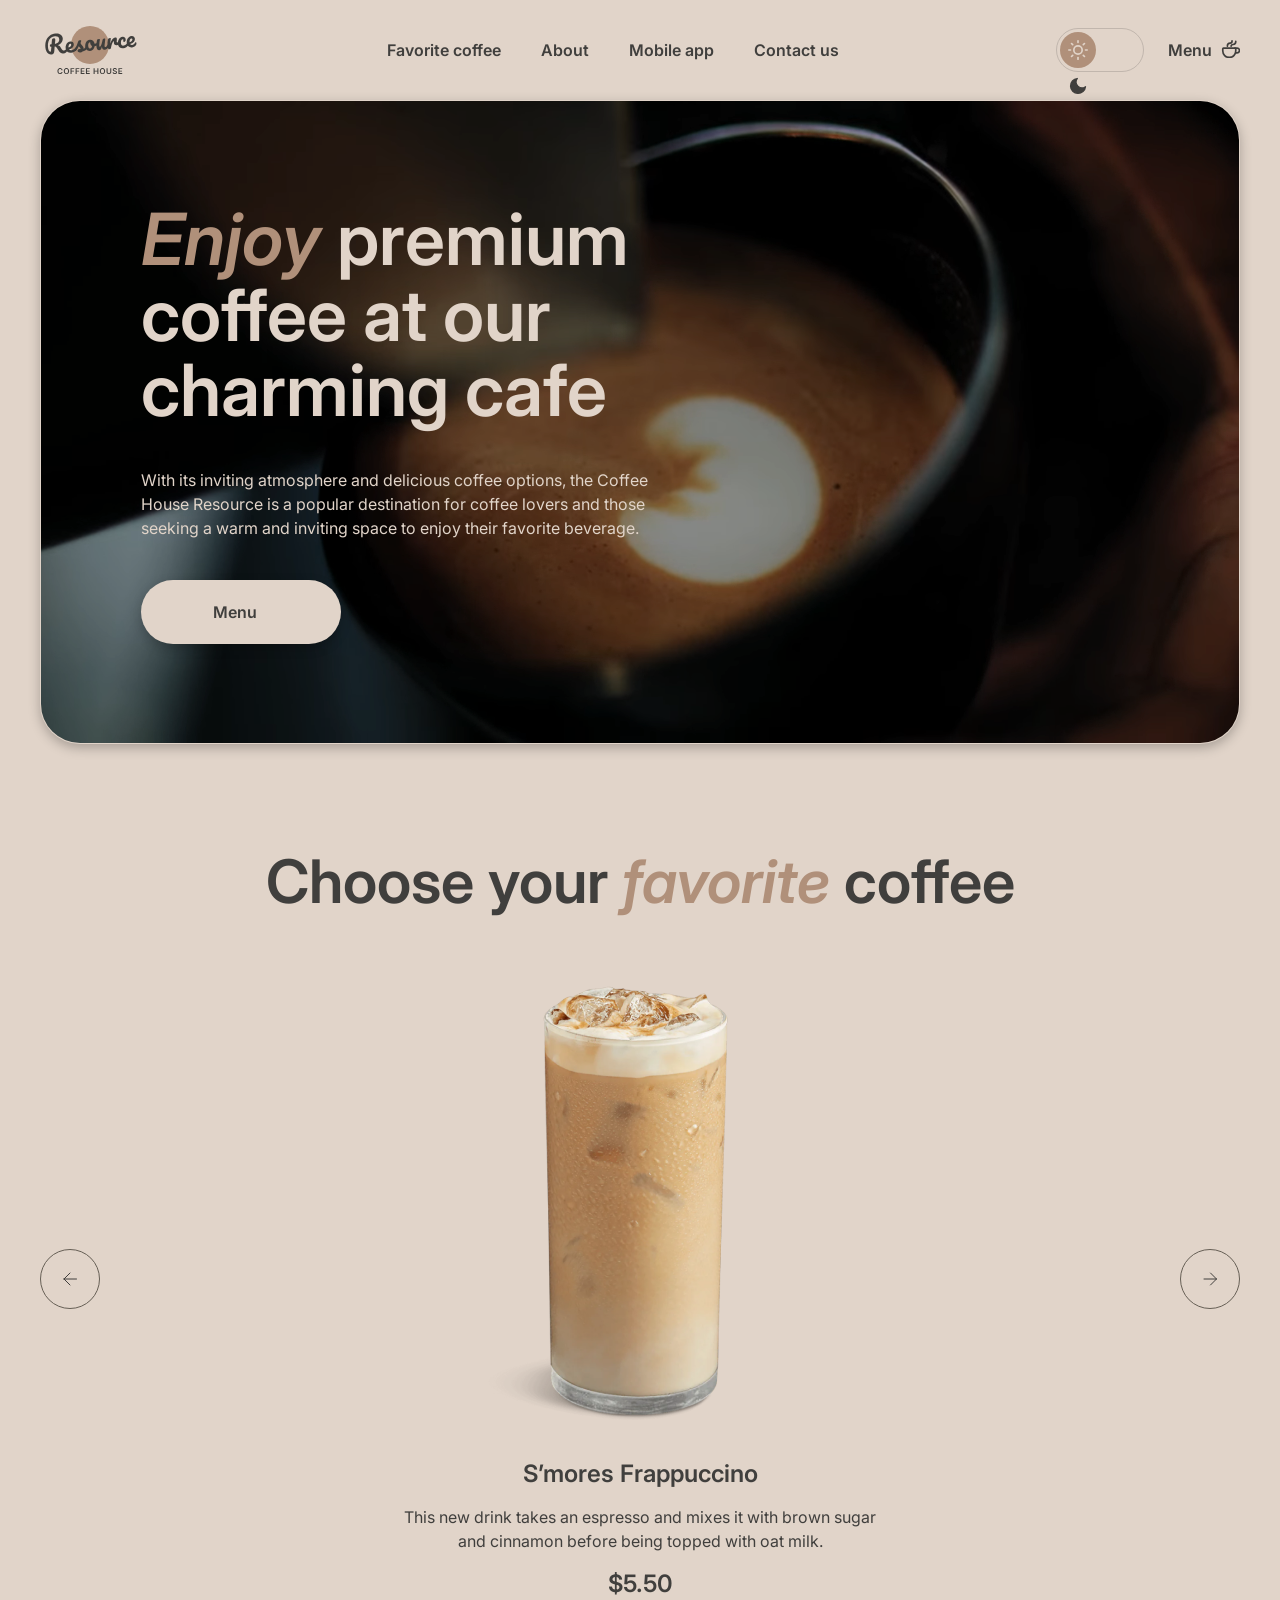
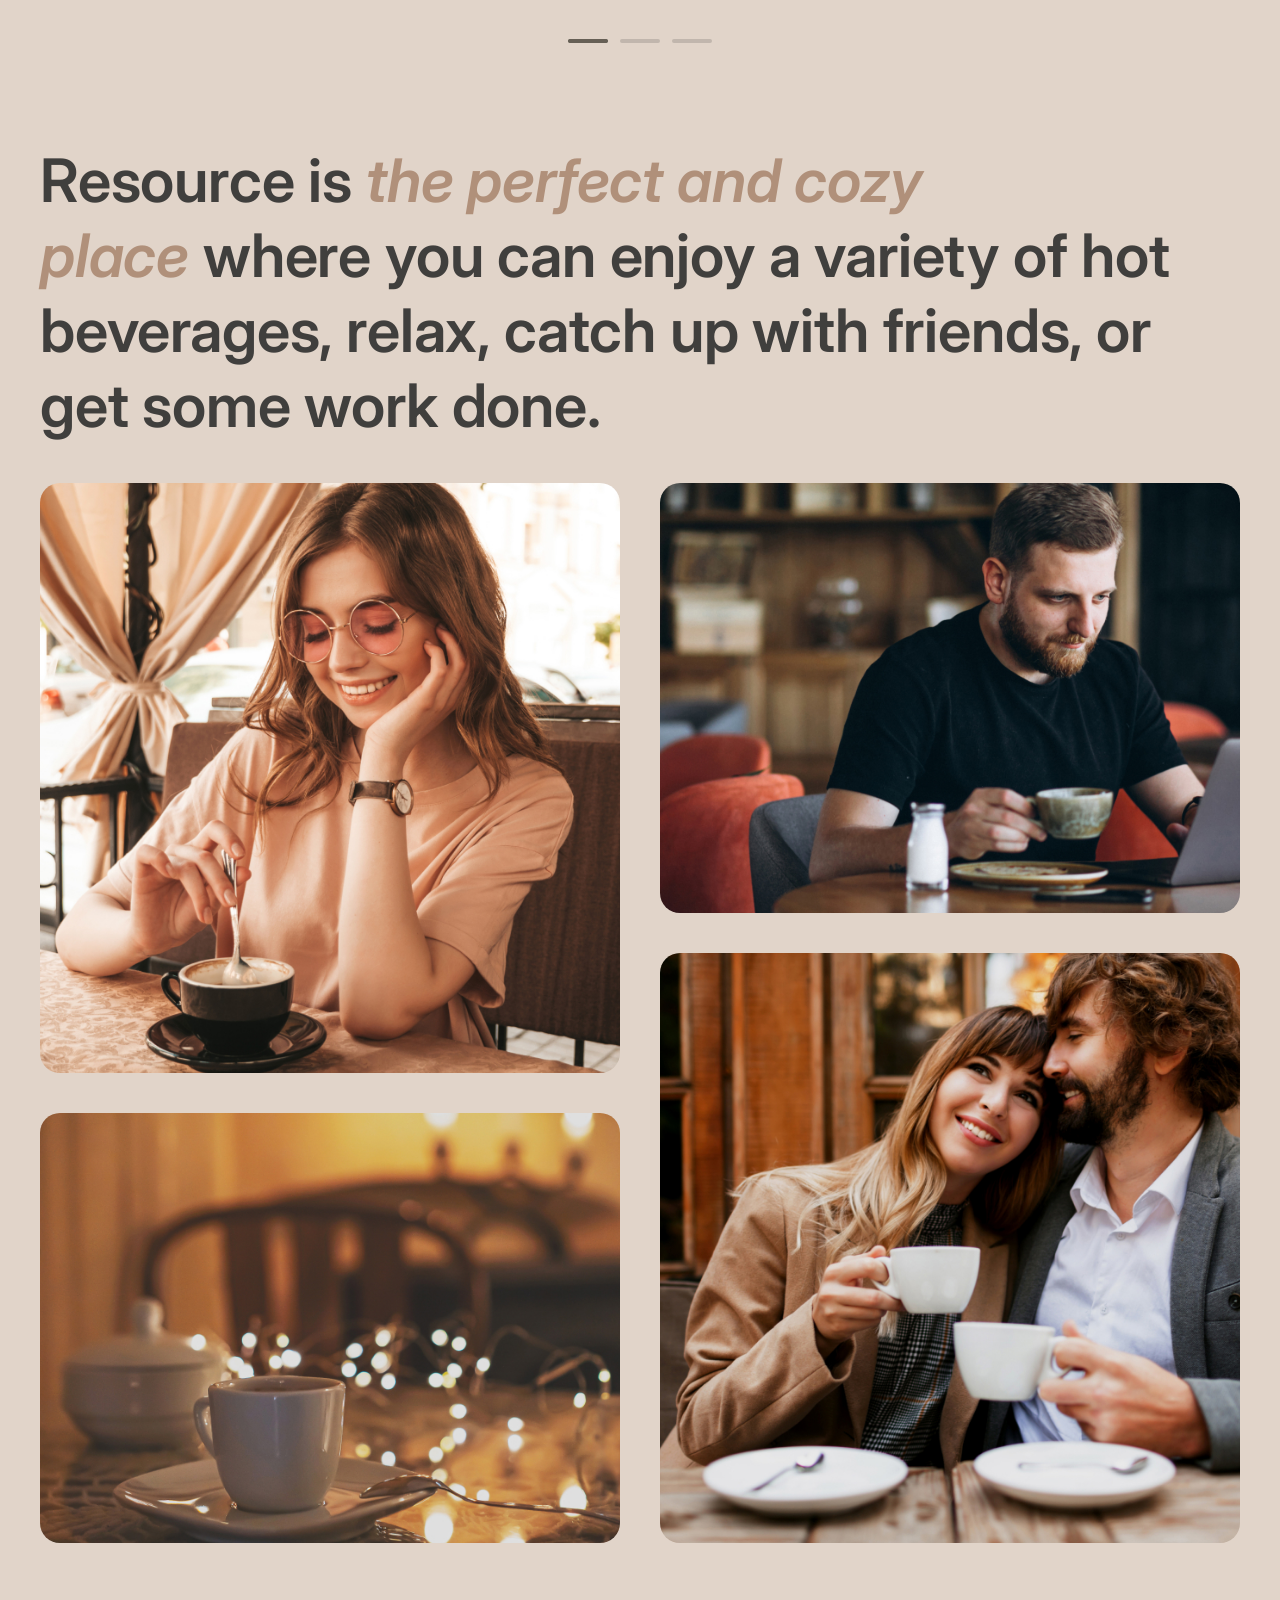
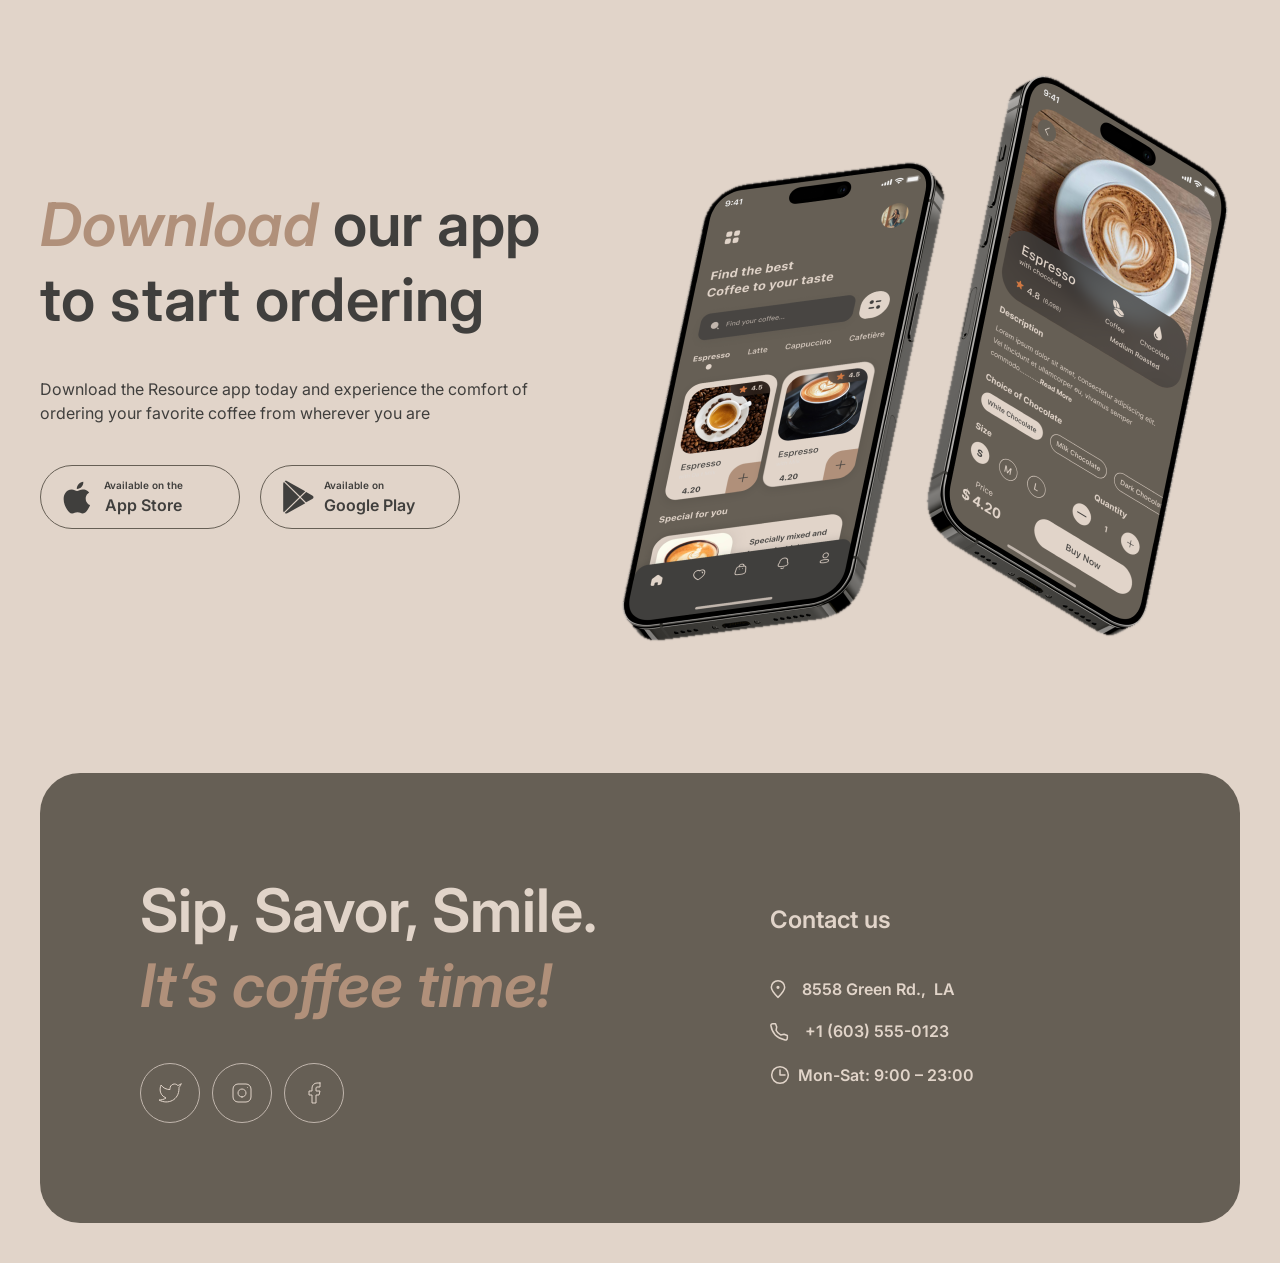
==== pages/main/index.html @ 6bf9a2bc "Merge pull request #4 from SkorbezhArtem/landing-page Landing page" ====
<!doctype html>
<html lang="en">
  <head>
    <meta charset="UTF-8" />
    <meta http-equiv="X-UA-Compatible" content="IE=edge" />
    <meta name="viewport" content="width=device-width, initial-scale=1.0" />
    <title>Coffee-house | Main page</title>
    <link rel="icon" type="image/png" href="../../assets/favicon.png" />
    <link rel="stylesheet" href="../../styles/modern-normalize.css" />
    <link rel="stylesheet" href="../../styles/variables.css" />
    <link rel="stylesheet" href="../../styles/common.css" />
    <link rel="stylesheet" href="../../styles/theme.css" />
    <link rel="stylesheet" href="../../pages/main/style.css" />
    <link rel="stylesheet" href="../../pages/main/media.css" />
    <script src="../../scripts/theme.js"></script>
  </head>

  <body>
    <div class="container">
      <header class="header">
        <div class="header__logo">
          <a href="../../pages/main/index.html" class="header__logo-link">
            <img
              src="../../assets/icons/logo.svg"
              alt="header-logo"
              class="header__logo-img"
            />
          </a>
        </div>
        <div class="header-menu-container">
          <input id="menu__toggle" type="checkbox" />
          <label class="m-menu__overlay" for="menu__toggle"></label>
          <nav class="menu">
            <ul class="menu__list">
              <li class="menu__item">
                <a href="#favorite" class="menu__link">Favorite coffee</a>
              </li>
              <li class="menu__item">
                <a href="#about" class="menu__link">About</a>
              </li>
              <li class="menu__item">
                <a href="#download" class="menu__link">Mobile app</a>
              </li>
              <li class="menu__item">
                <a href="#footer" class="menu__link">Contact us</a>
              </li>
            </ul>
            <div class="coffee-menu coffee-menu--mobile">
              <a href="../../pages/menu/index.html" class="coffee__menu-link">
                <span class="coffee-menu__text">Menu</span>
                <svg
                  width="18"
                  height="18"
                  viewBox="0 0 18 18"
                  fill="none"
                  xmlns="http://www.w3.org/2000/svg"
                >
                  <path
                    d="M14.167 9.76667V11.6667C14.167 14.8883 11.5553 17.5 8.33366 17.5C5.112 17.5 2.50033 14.8883 2.50033 11.6667V9.76667C2.50033 9.4353 2.76896 9.16667 3.10033 9.16667H13.567C13.8984 9.16667 14.167 9.4353 14.167 9.76667Z"
                    stroke="currentColor"
                    stroke-width="1.5"
                    stroke-linecap="round"
                    stroke-linejoin="round"
                  />
                  <path
                    d="M10.0003 7.50008C10.0003 6.66675 10.5956 5.83341 11.786 5.83341V5.83341C13.101 5.83341 14.167 4.76743 14.167 3.45246V2.91675"
                    stroke="currentColor"
                    stroke-width="1.5"
                    stroke-linecap="round"
                    stroke-linejoin="round"
                  />
                  <path
                    d="M6.66634 7.5V7.08333C6.66634 5.70262 7.78563 4.58333 9.16634 4.58333V4.58333C10.0868 4.58333 10.833 3.83714 10.833 2.91667V2.5"
                    stroke="currentColor"
                    stroke-width="1.5"
                    stroke-linecap="round"
                    stroke-linejoin="round"
                  />
                  <path
                    d="M13.333 9.16675H15.4163C16.5669 9.16675 17.4997 10.0995 17.4997 11.2501C17.4997 12.4007 16.5669 13.3334 15.4163 13.3334H14.1663"
                    stroke="currentColor"
                    stroke-width="1.5"
                    stroke-linecap="round"
                    stroke-linejoin="round"
                  />
                </svg>
              </a>
            </div>
          </nav>
          <div class="header-actions">
            <button
              class="theme-toggle"
              id="theme-toggle"
              type="button"
              aria-label="Switch to dark theme"
            >
              <span class="theme-toggle__thumb">
                <span class="theme-toggle__icon sun-icon" aria-hidden="true">
                  <svg
                    viewBox="0 0 24 24"
                    stroke-width="2"
                    stroke-linecap="round"
                    stroke-linejoin="round"
                  >
                    <circle cx="12" cy="12" r="5"></circle>
                    <line x1="12" y1="1" x2="12" y2="3"></line>
                    <line x1="12" y1="21" x2="12" y2="23"></line>
                    <line x1="4.22" y1="4.22" x2="5.64" y2="5.64"></line>
                    <line x1="18.36" y1="18.36" x2="19.78" y2="19.78"></line>
                    <line x1="1" y1="12" x2="3" y2="12"></line>
                    <line x1="21" y1="12" x2="23" y2="12"></line>
                    <line x1="4.22" y1="19.78" x2="5.64" y2="18.36"></line>
                    <line x1="18.36" y1="5.64" x2="19.78" y2="4.22"></line>
                  </svg>
                </span>
                <span class="theme-toggle__icon moon-icon" aria-hidden="true">
                  <svg
                    viewBox="0 0 24 24"
                    stroke-width="2"
                    stroke-linecap="round"
                    stroke-linejoin="round"
                  >
                    <path
                      d="M21 12.79A9 9 0 1 1 11.21 3 7 7 0 0 0 21 12.79z"
                    ></path>
                  </svg>
                </span>
              </span>
            </button>
            <div class="coffee-menu coffee-menu--desktop">
              <a href="../../pages/menu/index.html" class="coffee__menu-link">
                <span class="coffee-menu__text">Menu</span>
                <svg
                  width="18"
                  height="18"
                  viewBox="0 0 18 18"
                  fill="none"
                  xmlns="http://www.w3.org/2000/svg"
                >
                  <path
                    d="M14.167 9.76667V11.6667C14.167 14.8883 11.5553 17.5 8.33366 17.5C5.112 17.5 2.50033 14.8883 2.50033 11.6667V9.76667C2.50033 9.4353 2.76896 9.16667 3.10033 9.16667H13.567C13.8984 9.16667 14.167 9.4353 14.167 9.76667Z"
                    stroke="currentColor"
                    stroke-width="1.5"
                    stroke-linecap="round"
                    stroke-linejoin="round"
                  />
                  <path
                    d="M10.0003 7.50008C10.0003 6.66675 10.5956 5.83341 11.786 5.83341V5.83341C13.101 5.83341 14.167 4.76743 14.167 3.45246V2.91675"
                    stroke="currentColor"
                    stroke-width="1.5"
                    stroke-linecap="round"
                    stroke-linejoin="round"
                  />
                  <path
                    d="M6.66634 7.5V7.08333C6.66634 5.70262 7.78563 4.58333 9.16634 4.58333V4.58333C10.0868 4.58333 10.833 3.83714 10.833 2.91667V2.5"
                    stroke="currentColor"
                    stroke-width="1.5"
                    stroke-linecap="round"
                    stroke-linejoin="round"
                  />
                  <path
                    d="M13.333 9.16675H15.4163C16.5669 9.16675 17.4997 10.0995 17.4997 11.2501C17.4997 12.4007 16.5669 13.3334 15.4163 13.3334H14.1663"
                    stroke="currentColor"
                    stroke-width="1.5"
                    stroke-linecap="round"
                    stroke-linejoin="round"
                  />
                </svg>
              </a>
            </div>
          </div>
          <label class="menu__btn" for="menu__toggle">
            <span></span>
          </label>
        </div>
      </header>
      <main class="main">
        <section class="enjoy">
          <div class="enjoy-container">
            <video
              autoplay
              muted
              loop
              playsinline
              class="enjoy-video"
              poster="../../assets/images/img-hero.jpg"
            >
              <source src="../../assets/video.webm" type="video/webm" />
            </video>
            <div class="enjoy-container__content">
              <h1 class="enjoy-container__title">
                <span>Enjoy&nbsp;</span>premium coffee at our charming cafe
              </h1>
              <p class="enjoy-container__subtitle">
                With its inviting atmosphere and delicious coffee options, the
                Coffee House Resource is a popular destination for coffee lovers
                and those seeking a warm and inviting space to enjoy their
                favorite beverage.
              </p>
              <a href="../../pages/menu/index.html" class="enjoy-content__btn">
                <span class="enjoy-btn__text">Menu</span>
                <img
                  class="enjoy-btn__image"
                  src="../../assets/images/menu-coffee-cup.png"
                  alt="a cup of coffee"
                />
              </a>
            </div>
          </div>
        </section>
        <section class="favorite" id="favorite">
          <div class="favorite-container">
            <h2 class="favorite-container__title">
              Choose your <span>favorite</span> coffee
            </h2>
            <div class="favorite-container__slider">
              <div class="main-slide">
                <div class="main-slide__btn arrow-left">
                  <svg
                    width="14"
                    height="14"
                    viewBox="0 0 14 14"
                    fill="none"
                    xmlns="http://www.w3.org/2000/svg"
                  >
                    <path
                      d="M13.5 7H1M1 7L7 1M1 7L7 13"
                      stroke="#403F3D"
                      stroke-linecap="round"
                      stroke-linejoin="round"
                    />
                  </svg>
                </div>
                <div class="favorite__view-area">
                  <div class="favorite-slider">
                    <div class="main-slide__card">
                      <div class="slider-card__img">
                        <img
                          src="../../assets/images/slider-1.png"
                          alt="Frappuccino slide"
                        />
                      </div>
                      <div class="slider-card__desc">
                        <h3 class="slider-desc__title">
                          S&rsquo;mores Frappuccino
                        </h3>
                        <p class="slider-desc__text">
                          This new drink takes an espresso and mixes it with
                          brown sugar and cinnamon before being topped with oat
                          milk.
                        </p>
                        <p class="slider-desc__price">&#36;5.50</p>
                      </div>
                    </div>
                    <div class="main-slide__card">
                      <div class="slider-card__img">
                        <img
                          src="../../assets/images/slider-2.png"
                          alt="Caramel Macchiato slide"
                        />
                      </div>
                      <div class="slider-card__desc">
                        <h3 class="slider-desc__title">Caramel Macchiato</h3>
                        <p class="slider-desc__text">
                          Fragrant and unique classic espresso with rich
                          caramel-peanut syrup, with cream under whipped thick
                          foam.
                        </p>
                        <p class="slider-desc__price">&#36;5.00</p>
                      </div>
                    </div>
                    <div class="main-slide__card">
                      <div class="slider-card__img">
                        <img
                          src="../../assets/images/slider-3.png"
                          alt="Ice coffee slide"
                        />
                      </div>
                      <div class="slider-card__desc">
                        <h3 class="slider-desc__title">Ice coffee</h3>
                        <p class="slider-desc__text">
                          A popular summer drink that tones and invigorates.
                          Prepared from coffee, milk and ice.
                        </p>
                        <p class="slider-desc__price">&#36;4.50</p>
                      </div>
                    </div>
                  </div>
                </div>
                <div class="main-slide__btn arrow-right">
                  <svg
                    width="14"
                    height="14"
                    viewBox="0 0 14 14"
                    fill="none"
                    xmlns="http://www.w3.org/2000/svg"
                  >
                    <path
                      d="M1 7H13.5M13.5 7L7.5 1M13.5 7L7.5 13"
                      stroke="#403F3D"
                      stroke-linecap="round"
                      stroke-linejoin="round"
                    />
                  </svg>
                </div>
              </div>
              <div class="slider-pagination">
                <div class="slider-pagination__item active">
                  <div class="line"></div>
                </div>
                <div class="slider-pagination__item">
                  <div class="line"></div>
                </div>
                <div class="slider-pagination__item">
                  <div class="line"></div>
                </div>
              </div>
            </div>
          </div>
        </section>
        <section class="about" id="about">
          <div class="about-container">
            <h2 class="about-container__title">
              Resource is<span>&nbsp;the perfect and cozy place&nbsp;</span
              >where you can enjoy a variety of hot beverages, relax, catch up
              with friends, or get some work done.
            </h2>
            <div class="about-container__gallery">
              <div class="about-gallery__item item1">
                <img
                  src="../../assets/images/about/1.jpg"
                  alt="gallery image"
                />
              </div>
              <div class="about-gallery__item item2">
                <img
                  src="../../assets/images/about/2.jpg"
                  alt="gallery image"
                />
              </div>
              <div class="about-gallery__item item3">
                <img
                  src="../../assets/images/about/3.jpg"
                  alt="gallery image"
                />
              </div>
              <div class="about-gallery__item item4">
                <img
                  src="../../assets/images/about/4.jpg"
                  alt="gallery image"
                />
              </div>
            </div>
          </div>
        </section>
        <section class="download" id="download">
          <div class="download-container">
            <div class="download-container__left">
              <h2 class="left__title">
                <span>Download&nbsp;</span>our app to&nbsp;start ordering
              </h2>
              <p class="left__text">
                Download the Resource app today and experience the comfort of
                ordering your favorite coffee from wherever you are
              </p>
              <div class="left__btns">
                <a href="#" class="left-btn">
                  <svg
                    width="28"
                    height="33"
                    viewBox="0 0 28 33"
                    fill="none"
                    xmlns="http://www.w3.org/2000/svg"
                  >
                    <path
                      d="M22.7073 17.6307C22.6704 13.6324 26.065 11.6872 26.2203 11.5966C24.2977 8.86366 21.3178 8.49026 20.2707 8.46048C17.7679 8.20369 15.3403 9.92062 14.0654 9.92062C12.765 9.92062 10.8017 8.48529 8.68579 8.52747C5.96293 8.56841 3.41566 10.1055 2.0186 12.4923C-0.864579 17.359 1.28572 24.5108 4.04802 28.4446C5.42981 30.3712 7.04444 32.5223 9.15784 32.4466C11.2254 32.3635 11.9978 31.1614 14.4929 31.1614C16.9651 31.1614 17.6903 32.4466 19.8457 32.3983C22.0647 32.3635 23.4618 30.463 24.7952 28.519C26.392 26.3108 27.0333 24.1362 27.0588 24.0245C27.0066 24.0071 22.7493 22.4229 22.7073 17.6307Z"
                      fill="#403F3D"
                    />
                    <path
                      d="M18.6357 5.87268C19.7477 4.51675 20.5086 2.67205 20.2974 0.800049C18.6879 0.86952 16.675 1.88554 15.5159 3.21169C14.4903 4.38029 13.5742 6.29571 13.8109 8.097C15.6189 8.2285 17.4753 7.20752 18.6357 5.87268Z"
                      fill="#403F3D"
                    />
                  </svg>
                  <div class="left-btn_desc">
                    <span class="small">&nbsp;Available on the</span>
                    <span class="big">&nbsp;App Store</span>
                  </div>
                </a>
                <a href="#" class="left-btn">
                  <svg
                    width="31"
                    height="34"
                    viewBox="0 0 31 34"
                    fill="none"
                    xmlns="http://www.w3.org/2000/svg"
                  >
                    <path
                      d="M0.755796 2.20297C0.393349 2.57289 0.183594 3.14884 0.183594 3.89471V30.4994C0.183594 31.2453 0.393349 31.8212 0.755796 32.1911L0.845252 32.2723L16.1359 17.37V17.0181L0.845252 2.11575L0.755796 2.20297Z"
                      fill="#403F3D"
                    />
                    <path
                      d="M23.0776 22.34L17.9863 17.37V17.0181L23.0837 12.0482L23.1979 12.1128L29.2345 15.4617C30.9573 16.4121 30.9573 17.976 29.2345 18.9324L23.1979 22.2753L23.0776 22.34Z"
                      fill="#403F3D"
                    />
                    <path
                      d="M22.2733 23.2007L17.0617 18.1195L1.68164 33.1166C2.25384 33.7031 3.18695 33.7737 4.24807 33.1873L22.2733 23.2007Z"
                      fill="#403F3D"
                    />
                    <path
                      d="M22.2733 11.1876L4.24807 1.20103C3.18695 0.620579 2.25384 0.691254 1.68164 1.27772L17.0617 16.2688L22.2733 11.1876Z"
                      fill="#403F3D"
                    />
                  </svg>
                  <div class="left-btn_desc">
                    <span class="small">Available on</span>
                    <span class="big">Google Play</span>
                  </div>
                </a>
              </div>
            </div>
            <img
              class="download-container__right"
              src="../../assets/images/phones.png"
              alt="phones image"
            />
          </div>
        </section>
      </main>
      <footer class="footer" id="footer">
        <div class="footer-container">
          <div class="footer-container__left">
            <h2 class="footer-container__title">
              Sip, Savor, Smile. <span>It&rsquo;s coffee time!</span>
            </h2>
            <div class="footer-container__socials">
              <a href="https://twitter.com/" target="_blank">
                <svg
                  width="24"
                  height="20"
                  viewBox="0 0 24 20"
                  fill="none"
                  xmlns="http://www.w3.org/2000/svg"
                >
                  <path
                    d="M23 1.01006C23 1.01006 20.9821 2.20217 19.86 2.54006C19.2577 1.84757 18.4573 1.35675 17.567 1.13398C16.6767 0.911216 15.7395 0.967251 14.8821 1.29451C14.0247 1.62177 13.2884 2.20446 12.773 2.96377C12.2575 3.72309 11.9877 4.62239 12 5.54006V6.54006C10.2426 6.58562 8.50127 6.19587 6.93101 5.4055C5.36074 4.61513 4.01032 3.44869 3 2.01006C3 2.01006 -1 11.0101 8 15.0101C5.94053 16.408 3.48716 17.109 1 17.0101C10 22.0101 21 17.0101 21 5.51006C20.9991 5.23151 20.9723 4.95365 20.92 4.68006C21.9406 3.67355 23 1.01006 23 1.01006Z"
                    stroke="#E1D4C9"
                    stroke-linecap="round"
                    stroke-linejoin="round"
                  />
                </svg>
              </a>
              <a href="https://instagram.com/" target="_blank">
                <svg
                  width="20"
                  height="20"
                  viewBox="0 0 20 20"
                  fill="none"
                  xmlns="http://www.w3.org/2000/svg"
                >
                  <path
                    d="M10 14C12.2091 14 14 12.2091 14 10C14 7.79086 12.2091 6 10 6C7.79086 6 6 7.79086 6 10C6 12.2091 7.79086 14 10 14Z"
                    stroke="#E1D4C9"
                    stroke-linecap="round"
                    stroke-linejoin="round"
                  />
                  <path
                    d="M1 14V6C1 3.23858 3.23858 1 6 1H14C16.7614 1 19 3.23858 19 6V14C19 16.7614 16.7614 19 14 19H6C3.23858 19 1 16.7614 1 14Z"
                    stroke="#E1D4C9"
                  />
                  <path
                    d="M15.5 4.51L15.51 4.49889"
                    stroke="#E1D4C9"
                    stroke-linecap="round"
                    stroke-linejoin="round"
                  />
                </svg>
              </a>
              <a href="https://facebook.com/" target="_blank">
                <svg
                  width="13"
                  height="22"
                  viewBox="0 0 13 22"
                  fill="none"
                  xmlns="http://www.w3.org/2000/svg"
                >
                  <path
                    d="M12 1H9C7.67392 1 6.40215 1.52678 5.46447 2.46447C4.52678 3.40215 4 4.67392 4 6V9H1V13H4V21H8V13H11L12 9H8V6C8 5.73478 8.10536 5.48043 8.29289 5.29289C8.48043 5.10536 8.73478 5 9 5H12V1Z"
                    stroke="#E1D4C9"
                    stroke-linecap="round"
                    stroke-linejoin="round"
                  />
                </svg>
              </a>
            </div>
          </div>

          <div class="footer-container__right">
            <h3 class="footer-container__text">Contact us</h3>

            <ul class="footer-container__list">
              <li class="footer-list__item">
                <a
                  href="https://www.google.com/maps/search/8558+Green+Road+Los+Angeles"
                  class="list-item__link"
                  target="_blank"
                >
                  <svg
                    width="16"
                    height="20"
                    viewBox="0 0 16 20"
                    fill="none"
                    xmlns="http://www.w3.org/2000/svg"
                  >
                    <path
                      d="M14.6663 8.33329C14.6663 12.0152 7.99967 18.3333 7.99967 18.3333C7.99967 18.3333 1.33301 12.0152 1.33301 8.33329C1.33301 4.65139 4.31778 1.66663 7.99967 1.66663C11.6816 1.66663 14.6663 4.65139 14.6663 8.33329Z"
                      stroke="#E1D4C9"
                      stroke-width="1.5"
                    />
                    <path
                      d="M8.00033 9.16667C8.46056 9.16667 8.83366 8.79357 8.83366 8.33333C8.83366 7.8731 8.46056 7.5 8.00033 7.5C7.54009 7.5 7.16699 7.8731 7.16699 8.33333C7.16699 8.79357 7.54009 9.16667 8.00033 9.16667Z"
                      fill="#E1D4C9"
                      stroke="#E1D4C9"
                      stroke-width="1.5"
                      stroke-linecap="round"
                      stroke-linejoin="round"
                    />
                  </svg>
                  &nbsp;&nbsp;8558 Green Rd.,&nbsp; LA
                </a>
              </li>
              <li class="footer-list__item">
                <a href="tel:+16035550123" class="list-item__link">
                  <svg
                    width="19"
                    height="19"
                    viewBox="0 0 19 19"
                    fill="none"
                    xmlns="http://www.w3.org/2000/svg"
                  >
                    <path
                      d="M14.0984 12.2516L10.6665 12.9166C8.34845 11.7531 6.91654 10.4166 6.08321 8.33329L6.72483 4.89154L5.51197 1.66663L2.72946 1.66663C1.60191 1.66663 0.714659 2.59958 0.901079 3.71161C1.29888 6.08454 2.37231 10.0391 5.24987 12.9166C8.27338 15.9401 12.5661 17.3318 15.1378 17.9288C16.299 18.1983 17.3332 17.2908 17.3332 16.0988L17.3332 13.4843L14.0984 12.2516Z"
                      stroke="#E1D4C9"
                      stroke-width="1.5"
                      stroke-linecap="round"
                      stroke-linejoin="round"
                    />
                  </svg>
                  &nbsp;&nbsp;+1 (603) 555-0123
                </a>
              </li>
              <li class="footer-list__item">
                <svg
                  width="20"
                  height="20"
                  viewBox="0 0 20 20"
                  fill="none"
                  xmlns="http://www.w3.org/2000/svg"
                >
                  <path
                    d="M10 5L10 10L15 10"
                    stroke="#E1D4C9"
                    stroke-width="1.5"
                    stroke-linecap="round"
                    stroke-linejoin="round"
                  />
                  <path
                    d="M10.0003 18.3333C14.6027 18.3333 18.3337 14.6023 18.3337 9.99996C18.3337 5.39759 14.6027 1.66663 10.0003 1.66663C5.39795 1.66663 1.66699 5.39759 1.66699 9.99996C1.66699 14.6023 5.39795 18.3333 10.0003 18.3333Z"
                    stroke="#E1D4C9"
                    stroke-width="1.5"
                    stroke-linecap="round"
                    stroke-linejoin="round"
                  />
                </svg>
                Mon-Sat: 9:00 &ndash; 23:00
              </li>
            </ul>
          </div>
        </div>
      </footer>
    </div>
  </body>
</html>
---- styles/variables.css ----
:root {
  --font-main: 'Inter', system-ui, -apple-system, sans-serif;
  /* Desktop / 1440 — exact Figma */
  --font-hero: 4.5rem; /* 72px */
  --font-h2: 3.75rem; /* 60px */
  --font-h3: 1.5rem; /* 24px */
  --font-body: 1rem;
  --font-caption: 0.625rem;

  --space-1: 0.25rem;
  --space-2: 0.5rem;
  --space-3: 0.75rem;
  --space-4: 1rem;
  --space-5: 1.25rem;
  --space-6: 1.5rem;
  --space-8: 2rem;
  --space-10: 2.5rem;
  --space-15: 3.75rem;
  --space-25: 6.25rem;

  --container-max: 1440px;
  --container-padding: 40px;

  /* Rhythm — 100px between sections on all control widths */
  --section-gap: 100px;
  --hero-pad-block: 100px;
  --hero-pad-inline: 100px;
  --footer-pad-block: 100px;
  --footer-pad-inline: 100px;
  --footer-gap: 100px;
  --about-img-height: 590px;
  --download-stack-gap: 100px;

  --radius-sm: 8px;
  --radius-md: 16px;
  --radius-lg: 20px;
  --radius-xl: 40px;
  --radius-full: 100px;

  --bg-body: #e1d4c9;
  --text-primary: #403f3d;
  --text-secondary: #403f3d;
  --text-muted: #665f55;
  --text-accent: #b0907a;
  --text-light: #e1d4c9;

  --bg-container: #665f55;
  --bg-card: #e1d4c9;
  --bg-card-inner: #e1d4c9;
  --border-color: #c1b6ad;
  --border-dark: #665f55;
  --border-light: #e1d4c9;

  --btn-bg: #e1d4c9;
  --btn-text: #403f3d;
  --btn-hover-bg: #665f55;
  --btn-hover-text: #e1d4c9;

  --active-bg: #665f55;
  --active-text: #e1d4c9;

  --pagination-bg: #c1b6ad;
  --pagination-active: #665f55;

  --modal-overlay: rgba(0, 0, 0, 0.6);
  --modal-bg: #e1d4c9;
  --shadow-color: rgba(0, 0, 0, 0.25);

  --theme-transition: background-color 0.3s ease, color 0.3s ease, border-color 0.3s ease;
}

[data-theme="dark"] {
  --bg-body: #1b1715;
  --text-primary: #e1d4c9;
  --text-secondary: #c1b6ad;
  --text-muted: #c1b6ad;
  --text-accent: #d4a373;
  --text-light: #e1d4c9;

  --bg-container: #2a2421;
  --bg-card: #231e1b;
  --bg-card-inner: #2f2824;
  --border-color: #4a4039;
  --border-dark: #d4a373;
  --border-light: #4a4039;

  --btn-bg: #231e1b;
  --btn-text: #e1d4c9;
  --btn-hover-bg: #d4a373;
  --btn-hover-text: #1b1715;

  --active-bg: #d4a373;
  --active-text: #1b1715;

  --pagination-bg: #3d3530;
  --pagination-active: #d4a373;

  --modal-overlay: rgba(0, 0, 0, 0.8);
  --modal-bg: #231e1b;
  --shadow-color: rgba(0, 0, 0, 0.5);
}

[data-theme="dark"] .header__logo-img {
  content: url('../assets/icons/logo-dark.svg');
}

/*
  Fluid bridge 768 → 380 for values that actually change in Figma.
  Section gaps and about image height stay 100 / 590 (same in both frames).
*/
@media (max-width: 768px) {
  :root {
    --font-hero: clamp(2.625rem, 0.789rem + 7.732vw, 4.5rem); /* 42→72 */
    --font-h2: clamp(2rem, 0.286rem + 7.216vw, 3.75rem); /* 32→60 */
    /* h3 stays 24px in Figma on all breakpoints (product titles, prices) */

    --container-padding: clamp(16px, -7.5px + 6.186vw, 40px);

    --hero-pad-block: clamp(60px, 20.8px + 10.309vw, 100px);
    --hero-pad-inline: clamp(16px, -27.1px + 11.34vw, 60px);

    --footer-pad-block: clamp(60px, 20.8px + 10.309vw, 100px);
    --footer-pad-inline: clamp(16px, -27.1px + 11.34vw, 60px);
    --footer-gap: clamp(40px, -18.8px + 15.464vw, 100px);

    --download-stack-gap: clamp(40px, -18.8px + 15.464vw, 100px);
  }
}

/* 380 — hard lock to Figma mobile */
@media (max-width: 380px) {
  :root {
    --font-hero: 2.625rem; /* 42px */
    --font-h2: 2rem; /* 32px */
    --font-h3: 1.5rem; /* 24px — same as desktop in Figma */
    --container-padding: 16px;
    --section-gap: 100px;
    --hero-pad-block: 60px;
    --hero-pad-inline: 16px;
    --footer-pad-block: 60px;
    --footer-pad-inline: 16px;
    --footer-gap: 40px;
    --about-img-height: 590px;
    --download-stack-gap: 40px;
  }
}
---- styles/common.css ----
@import url('https://fonts.googleapis.com/css2?family=Inter:wght@400;600&display=swap');

*,
*::before,
*::after {
  box-sizing: border-box;
  margin: 0;
  padding: 0;
}

html {
  font-size: 100%;
  scroll-behavior: smooth;
  -webkit-text-size-adjust: 100%;
}

body {
  min-height: 100vh;
  background-color: var(--bg-body);
  color: var(--text-primary);
  font-family: var(--font-main);
  font-size: var(--font-body);
  line-height: 1.5;
  font-weight: 400;
  -webkit-font-smoothing: antialiased;
  -moz-osx-font-smoothing: grayscale;
  transition: var(--theme-transition);
}

a {
  color: inherit;
  text-decoration: none;
}

h1,
h2,
h3,
h4,
h5,
h6,
p {
  margin: 0;
}

ul,
ol {
  list-style: none;
  margin: 0;
  padding: 0;
}

button {
  font-family: inherit;
  font-size: inherit;
  color: inherit;
  background: none;
  border: none;
  cursor: pointer;
}

img,
svg,
video {
  display: block;
  max-width: 100%;
}

.container {
  width: 100%;
  max-width: var(--container-max);
  margin-inline: auto;
  padding-inline: var(--container-padding);
  padding-block: var(--space-5) var(--space-10);
}

.header {
  position: relative;
  display: flex;
  align-items: center;
  justify-content: space-between;
  width: 100%;
  height: 60px;
  margin-bottom: var(--space-5);
  z-index: 50;
}

.header__logo {
  display: flex;
  align-items: center;
  flex-shrink: 0;
}

.header__logo-img {
  width: 100px;
  height: 60px;
  object-fit: contain;
}

.header-menu-container {
  display: flex;
  align-items: center;
  flex-grow: 1;
}

.menu {
  display: flex;
  align-items: center;
  width: 100%;
}

.menu__list {
  display: flex;
  align-items: center;
  gap: var(--space-10);
  margin-left: 27%;
}

.menu__link {
  position: relative;
  font-weight: 600;
  font-size: var(--font-body);
  color: var(--text-primary);
  padding-block: var(--space-1);
  white-space: nowrap;
  transition: color 0.3s ease;
}

.menu__link::after {
  content: '';
  position: absolute;
  bottom: 0;
  left: 0;
  width: 100%;
  height: 2px;
  background-color: var(--text-primary);
  transform: scaleX(0);
  transform-origin: center;
  transition: transform 0.3s ease;
  will-change: transform;
}

@media (hover: hover) and (pointer: fine) {
  .menu__link:hover::after {
    transform: scaleX(1);
  }
}

.menu__link.active::after {
  transform: scaleX(1);
}

.header-actions {
  display: flex;
  align-items: center;
  gap: var(--space-6);
  margin-left: auto;
  flex-shrink: 0;
}

.coffee-menu {
  display: flex;
  align-items: center;
}

.coffee-menu--mobile {
  display: none;
}

.coffee__menu-link {
  display: inline-flex;
  align-items: center;
  gap: var(--space-2);
  font-weight: 600;
  font-size: var(--font-body);
  color: var(--text-primary);
  position: relative;
  padding-block: var(--space-1);
}

.coffee__menu-link::after {
  content: '';
  position: absolute;
  bottom: 0;
  left: 0;
  width: 100%;
  height: 2px;
  background-color: var(--text-primary);
  transform: scaleX(0);
  transform-origin: center;
  transition: transform 0.3s ease;
  will-change: transform;
}

@media (hover: hover) and (pointer: fine) {
  .coffee__menu-link:hover::after {
    transform: scaleX(1);
  }
}

.coffee__menu-link svg {
  width: 20px;
  height: 20px;
  flex-shrink: 0;
  color: var(--text-primary);
  transform: translateY(-2px);
  transition: transform 0.3s ease;
}

#menu__toggle {
  position: absolute;
  opacity: 0;
  pointer-events: none;
}

.menu__btn {
  display: none;
}

.m-menu__overlay {
  display: none;
}

@media (max-width: 1080px) and (min-width: 769px) {
  .menu__list {
    margin-left: auto;
    margin-right: auto;
    gap: clamp(1rem, 2.2vw, 2rem);
  }

  .download-container {
    flex-direction: column;
    gap: var(--download-stack-gap);
  }
}

@media (max-width: 768px) {
  .header-actions {
    display: flex;
    align-items: center;
    margin-left: auto;
    margin-right: var(--space-10);
    z-index: 10001;
  }

  .coffee-menu--desktop {
    display: none;
  }

  .coffee-menu--mobile {
    display: flex;
    align-items: center;
    margin-top: var(--space-10);
  }

  .menu__btn {
    display: flex;
    align-items: center;
    justify-content: center;
    width: 44px;
    height: 44px;
    border: 1px solid var(--border-dark);
    border-radius: 50%;
    cursor: pointer;
    background-color: transparent;
    z-index: 10001;
    transition: border-color 0.3s ease, background-color 0.3s ease, box-shadow 0.3s ease;
    flex-shrink: 0;
    margin-left: 0;
  }

  .menu__btn:hover {
    border-color: var(--text-accent);
    background-color: rgba(176, 144, 122, 0.12);
    box-shadow: 0 0 12px rgba(176, 144, 122, 0.3);
  }

  .menu__btn:hover>span::before,
  .menu__btn:hover>span::after {
    background-color: var(--text-accent);
  }

  [data-theme="dark"] .menu__btn:hover {
    background-color: rgba(212, 163, 115, 0.15);
    box-shadow: 0 0 14px rgba(212, 163, 115, 0.4);
  }

  .menu__btn>span {
    position: relative;
    display: block;
    width: 18px;
    height: 2px;
    background-color: transparent;
  }

  .menu__btn>span::before,
  .menu__btn>span::after {
    content: '';
    position: absolute;
    left: 0;
    width: 18px;
    height: 2px;
    background-color: var(--text-primary);
    transition:
      transform 0.35s ease,
      top 0.35s ease,
      background-color 0.3s ease;
  }

  .menu__btn>span::before {
    top: -4px;
  }

  .menu__btn>span::after {
    top: 4px;
  }

  #menu__toggle:checked~.menu__btn>span::before {
    top: 0;
    transform: rotate(45deg);
  }

  #menu__toggle:checked~.menu__btn>span::after {
    top: 0;
    transform: rotate(-45deg);
  }

  .menu {
    position: fixed;
    top: 0;
    right: -100%;
    width: 100%;
    height: 100vh;
    height: 100dvh;
    background-color: var(--bg-body);
    display: flex;
    flex-direction: column;
    align-items: center;
    justify-content: center;
    padding-top: 100px;
    padding-inline: var(--space-8);
    overflow-y: auto;
    z-index: 10000;
    visibility: hidden;
    transition:
      right 0.4s cubic-bezier(0.4, 0, 0.2, 1),
      visibility 0.4s ease;
  }

  #menu__toggle:checked~.menu {
    right: 0;
    visibility: visible;
  }

  .menu__list {
    flex-direction: column;
    align-items: center;
    gap: var(--space-8);
    width: 100%;
    margin: 0;
  }

  .menu__link,
  .coffee__menu-link {
    font-size: 2rem;
    line-height: 1.25;
    padding-block: var(--space-2);
  }

  .coffee__menu-link svg {
    width: 32px;
    height: 32px;
    transform: translateY(-3px);
  }

  .m-menu__overlay {
    display: block;
    position: fixed;
    inset: 0;
    background: rgba(0, 0, 0, 0.5);
    backdrop-filter: blur(2px);
    z-index: 9999;
    opacity: 0;
    visibility: hidden;
    transition:
      opacity 0.4s ease,
      visibility 0.4s ease;
  }

  #menu__toggle:checked~.m-menu__overlay {
    opacity: 1;
    visibility: visible;
  }
}

.footer-container {
  display: flex;
  gap: var(--footer-gap);
  background-color: var(--bg-container);
  border-radius: var(--radius-xl);
  padding: var(--footer-pad-block) var(--footer-pad-inline);
  margin-top: var(--section-gap);
  transition: background-color 0.3s ease;
}

.footer-container__left {
  max-width: 530px;
  display: flex;
  flex-direction: column;
}

.footer-container__title {
  font-size: var(--font-h2);
  line-height: 1.25;
  color: var(--text-light);
  font-weight: 600;
}

.footer-container__title>span {
  font-style: italic;
  color: var(--text-accent);
}

.footer-container__socials {
  display: flex;
  gap: var(--space-3);
  margin-top: var(--space-10);
}

.footer-container__socials a {
  display: flex;
  align-items: center;
  justify-content: center;
  width: 60px;
  height: 60px;
  border: 1px solid var(--border-color);
  border-radius: 50%;
  color: var(--text-light);
  transition:
    background-color 0.3s ease,
    border-color 0.3s ease,
    color 0.3s ease;
}

.footer-container__socials a svg path {
  stroke: currentColor;
  transition: stroke 0.3s ease;
}

@media (hover: hover) and (pointer: fine) {
  .footer-container__socials a:hover {
    background-color: var(--text-light);
    border-color: var(--text-light);
    color: var(--bg-container);
  }
}

.footer-container__right {
  display: flex;
  flex-direction: column;
  padding-top: var(--space-8);
  color: var(--text-light);
}

.footer-container__text {
  font-size: var(--font-h3);
  font-weight: 600;
  line-height: 1.25;
}

.footer-container__list {
  display: flex;
  flex-direction: column;
  gap: 14px;
  margin-top: var(--space-10);
}

.footer-list__item:last-of-type {
  padding-top: 4px;
}

.footer-list__item {
  display: flex;
  align-items: center;
  gap: var(--space-2);
  font-size: var(--font-body);
  font-weight: 600;
  color: var(--text-light);
}

.footer-list__item svg {
  flex-shrink: 0;
}

.list-item__link {
  display: inline-flex;
  align-items: center;
  gap: var(--space-2);
  color: var(--text-light);
  position: relative;
  padding-block: 2px;
}

.list-item__link::after {
  content: '';
  position: absolute;
  bottom: 0;
  left: 0;
  width: 100%;
  height: 2px;
  background-color: var(--text-light);
  transform: scaleX(0);
  transform-origin: left;
  transition: transform 0.3s ease;
}

@media (hover: hover) and (pointer: fine) {
  .list-item__link:hover::after {
    transform: scaleX(1);
  }
}

@media (max-width: 768px) {
  .footer-container {
    flex-direction: column;
    gap: var(--footer-gap);
    padding: var(--footer-pad-block) var(--footer-pad-inline);
  }

  .footer-container__right {
    padding-top: 0;
  }
}

@media (max-width: 380px) {
  .header-actions {
    margin-right: var(--space-5);
  }

  .footer-container {
    gap: var(--footer-gap);
    padding: var(--footer-pad-block) var(--footer-pad-inline);
  }

  .footer-container__socials a {
    width: 60px;
    height: 60px;
  }
}
---- styles/theme.css ----
.theme-toggle {
  display: inline-flex;
  align-items: center;
  width: 88px;
  height: 44px;
  padding: 3px;
  background-color: transparent;
  border: 1px solid var(--border-color);
  border-radius: var(--radius-full);
  cursor: pointer;
  position: relative;
  transition: border-color 0.3s ease;
  user-select: none;
  flex-shrink: 0;
  outline: none;
  box-sizing: border-box;
}

.theme-toggle:hover {
  border-color: var(--text-accent);
}

.theme-toggle:focus-visible {
  outline: 2px solid var(--text-accent);
  outline-offset: 2px;
}

.theme-toggle__thumb {
  position: absolute;
  top: 3px;
  left: 3px;
  width: 36px;
  height: 36px;
  background-color: var(--text-accent);
  border-radius: 50%;
  transition: transform 0.3s cubic-bezier(0.4, 0, 0.2, 1), background-color 0.3s ease;
  z-index: 1;
  pointer-events: none;
}

[data-theme="dark"] .theme-toggle__thumb {
  transform: translateX(44px);
}

.theme-toggle__icon {
  position: relative;
  width: 36px;
  height: 36px;
  display: flex;
  align-items: center;
  justify-content: center;
  z-index: 2;
  pointer-events: none;
  transition: color 0.3s ease;
}

.theme-toggle__icon svg {
  width: 20px;
  height: 20px;
  display: block;
}

.theme-toggle__icon.sun-icon {
  margin-right: 8px;
  color: var(--bg-body);
}

.theme-toggle__icon.sun-icon svg {
  stroke: currentColor;
  fill: none;
  stroke-width: 2;
}

.theme-toggle__icon.moon-icon {
  color: var(--text-primary);
}

.theme-toggle__icon.moon-icon svg {
  stroke: currentColor;
  fill: currentColor;
  stroke-width: 1.5;
}

[data-theme="dark"] .theme-toggle__icon.sun-icon {
  color: var(--text-primary);
}

[data-theme="dark"] .theme-toggle__icon.moon-icon {
  color: #1b1715;
}
---- pages/main/style.css ----
.enjoy-container {
  position: relative;
  width: 100%;
  height: 644px;
  border-radius: var(--radius-xl);
  overflow: hidden;
  box-shadow: 0 4px 12px var(--shadow-color);
  border: 1px solid transparent;
  padding: var(--hero-pad-block) var(--hero-pad-inline);
  transition: var(--theme-transition), border-color 0.3s ease, box-shadow 0.3s ease;
}

[data-theme="dark"] .enjoy-container {
  border: 1px solid rgba(212, 163, 115, 0.25);
  box-shadow: 0 8px 30px rgba(0, 0, 0, 0.6);
}

.enjoy-video {
  position: absolute;
  inset: 0;
  width: 100%;
  height: 100%;
  object-fit: cover;
  z-index: 1;
  filter: brightness(70%);
}

.enjoy-container__content {
  position: relative;
  z-index: 2;
  display: flex;
  flex-direction: column;
  gap: var(--space-10);
  max-width: 530px;
  width: 100%;
  color: var(--text-light);
}

.enjoy-container__title {
  margin: 0;
  font-size: var(--font-hero);
  font-weight: 600;
  line-height: 105%;
  color: var(--text-light);
}

.enjoy-container__title>span {
  color: var(--text-accent);
  font-style: italic;
}

.enjoy-container__subtitle {
  margin: 0;
  font-size: 16px;
  font-weight: 400;
  line-height: 150%;
  color: var(--text-light);
}

.enjoy-content__btn {
  display: inline-flex;
  align-items: center;
  justify-content: center;
  gap: var(--space-2);
  width: 200px;
  height: 64px;
  border-radius: var(--radius-full);
  background-color: #e1d4c9;
  color: #403f3d;
  font-size: 16px;
  font-weight: 600;
  box-shadow: 0 4px 12px rgba(0, 0, 0, 0.2);
  transition: background-color 0.3s ease, color 0.3s ease, box-shadow 0.3s ease;
}

@media (hover: hover) and (pointer: fine) {
  .enjoy-content__btn:hover {
    background-color: var(--text-accent);
    color: #1b1715;
  }

  .enjoy-content__btn:hover>.enjoy-btn__text {
    transform: translateX(-4px);
  }

  .enjoy-content__btn:hover>.enjoy-btn__image {
    opacity: 1;
    transform: translateX(0);
  }
}

.enjoy-btn__text {
  transition: transform 0.3s ease;
  transform: translateX(8px);
}

.enjoy-btn__image {
  width: 20px;
  height: 20px;
  opacity: 0;
  transform: translateX(-6px);
  transition: opacity 0.3s ease, transform 0.3s ease;
}

.favorite-container {
  padding-top: var(--section-gap);
}

.favorite-container__title {
  font-size: var(--font-h2);
  font-weight: 600;
  line-height: 1.25;
  text-align: center;
  color: var(--text-primary);
}

.favorite-container__title>span {
  color: var(--text-accent);
  font-style: italic;
}

.favorite-container__slider {
  margin-top: var(--space-10);
}

.main-slide {
  display: flex;
  align-items: center;
  justify-content: space-between;
  gap: var(--space-5);
  width: 100%;
}

.main-slide__btn {
  display: flex;
  align-items: center;
  justify-content: center;
  width: 60px;
  height: 60px;
  border: 1px solid var(--border-dark);
  border-radius: 50%;
  background-color: transparent;
  color: var(--text-primary);
  flex-shrink: 0;
  z-index: 10;
  transition: background-color 0.3s ease, border-color 0.3s ease, color 0.3s ease;
}

[data-theme="dark"] .main-slide__btn {
  background-color: var(--bg-card);
  box-shadow: 0 4px 12px rgba(0, 0, 0, 0.3);
}

.main-slide__btn svg path {
  stroke: currentColor;
  transition: stroke 0.3s ease;
}

@media (hover: hover) and (pointer: fine) {
  .main-slide__btn:hover {
    background-color: var(--btn-hover-bg);
    border-color: var(--btn-hover-bg);
    color: var(--btn-hover-text);
  }
}

.favorite__view-area {
  width: 100%;
  max-width: 480px;
  overflow: hidden;
  margin-inline: auto;
}

.favorite-slider {
  display: flex;
  transition: transform 0.6s cubic-bezier(0.4, 0, 0.2, 1);
  will-change: transform;
}

.main-slide__card {
  flex: 0 0 100%;
  width: 100%;
  max-width: 480px;
  display: flex;
  flex-direction: column;
  align-items: center;
}

.slider-card__img {
  display: flex;
  align-items: center;
  justify-content: center;
  max-width: 480px;
  width: 100%;
  aspect-ratio: 1 / 1;
  margin-bottom: var(--space-5);
}

.slider-card__img img {
  width: 100%;
  height: 100%;
  object-fit: contain;
}

.slider-card__desc {
  width: 100%;
  max-width: 480px;
  text-align: center;
  color: var(--text-primary);
}

.slider-desc__title {
  font-size: var(--font-h3);
  font-weight: 600;
  line-height: 1.25;
  margin-bottom: 16px;
}

.slider-desc__text {
  font-size: var(--font-body);
  line-height: 1.5;
  margin-top: 0;
  margin-bottom: 16px;
}

.slider-desc__price {
  font-size: var(--font-h3);
  font-weight: 600;
  line-height: 1.25;
  margin-top: 0;
  margin-bottom: 0;
}

.slider-pagination {
  display: flex;
  justify-content: center;
  gap: 12px;
  margin-top: 40px;
}

.slider-pagination__item {
  width: 40px;
  height: 4px;
  background-color: var(--pagination-bg);
  border-radius: var(--radius-full);
  overflow: hidden;
  transition: background-color 0.3s ease;
}

.slider-pagination__item.active {
  background-color: var(--pagination-active);
}

.slider-pagination__item.active .line {
  width: 100%;
}

.line {
  width: 0;
  height: 100%;
  background-color: var(--pagination-active);
  border-radius: var(--radius-full);
  transition: width 0.1s linear, background-color 0.3s ease;
}

.about-container {
  padding-top: var(--section-gap);
}

.about-container__title {
  font-size: var(--font-h2);
  font-weight: 600;
  line-height: 1.25;
  letter-spacing: -0.17px;
  color: var(--text-primary);
}

.about-container__title>span {
  color: var(--text-accent);
  font-style: italic;
}

.about-container__gallery {
  display: grid;
  grid-template-columns: 1fr 1fr;
  grid-template-rows: repeat(8, auto);
  grid-auto-flow: column;
  gap: var(--space-10);
  margin-top: var(--space-10);
}

.about-gallery__item {
  border-radius: var(--radius-lg);
  overflow: hidden;
  width: 100%;
}

.about-gallery__item img {
  width: 100%;
  height: 100%;
  object-fit: cover;
  transform: scale(1.06);
  transition: transform 0.6s ease;
}

@media (hover: hover) and (pointer: fine) {
  .about-gallery__item:hover img {
    transform: scale(1);
  }
}

.item1 {
  height: var(--about-img-height);
  grid-row: span 5;
}

.item2 {
  height: 430px;
  grid-row: span 3;
}

.item3 {
  height: 430px;
  grid-row: span 3;
}

.item4 {
  height: var(--about-img-height);
  grid-row: span 5;
}

.download-container {
  display: flex;
  align-items: center;
  justify-content: space-between;
  gap: var(--space-10);
  padding-top: var(--section-gap);
}

.download-container__left {
  max-width: 630px;
  min-width: 0;
  color: var(--text-primary);
  display: flex;
  flex-direction: column;
  gap: var(--space-10);
}

.left__title {
  font-size: var(--font-h2);
  font-weight: 600;
  line-height: 1.25;
  letter-spacing: 0.4px;
}

.left__title span {
  color: var(--text-accent);
  font-style: italic;
}

.left__text {
  font-size: var(--font-body);
  line-height: 1.5;
}

.left__btns {
  display: flex;
  flex-wrap: wrap;
  gap: var(--space-5);
  margin-top: 0;
}

.left-btn {
  display: inline-flex;
  align-items: center;
  gap: 10px;
  width: 200px;
  height: 64px;
  padding: 12px 22px;
  border: 1px solid var(--border-dark);
  border-radius: var(--radius-full);
  color: var(--text-primary);
  background-color: transparent;
  cursor: pointer;
  user-select: none;
  transition: background-color 0.3s ease, border-color 0.3s ease, color 0.3s ease;
  transform: translateZ(0);
}

.left-btn svg,
.left-btn_desc {
  pointer-events: none;
}

.left-btn svg path {
  fill: currentColor;
}

.left-btn_desc {
  display: flex;
  flex-direction: column;
}

.small {
  font-size: var(--font-caption);
  font-weight: 600;
  line-height: 1.5;
}

.big {
  font-size: var(--font-body);
  font-weight: 600;
  line-height: 1.5;
}

@media (hover: hover) and (pointer: fine) {
  .left-btn:hover {
    background-color: var(--btn-hover-bg);
    border-color: var(--btn-hover-bg);
    color: var(--btn-hover-text);
  }
}

.download-container__right {
  display: block;
  max-width: 630px;
  width: 100%;
  height: auto;
  object-fit: contain;
}
---- pages/main/media.css ----
@media (max-width: 768px) {
  .enjoy-container {
    height: auto;
    min-height: 644px;
    padding: var(--hero-pad-block) var(--hero-pad-inline);
  }

  .enjoy-container__title {
    font-size: var(--font-hero);
    line-height: 105%;
  }

  .enjoy-container__content {
    max-width: 530px;
    margin-left: 0;
  }

  .enjoy-btn__text {
    transform: translateX(-4px);
  }

  .enjoy-btn__image {
    opacity: 1;
    transform: translateX(0);
  }

  .favorite-container,
  .about-container,
  .download-container {
    padding-top: var(--section-gap);
  }

  .about-container__gallery {
    grid-template-columns: 1fr;
    grid-template-rows: auto auto;
    grid-auto-flow: row;
    height: auto;
    gap: var(--space-10);
  }

  .item2,
  .item3 {
    display: none;
  }

  .item1,
  .item4 {
    height: var(--about-img-height);
    grid-row: auto;
    width: 100%;
  }

  .download-container {
    flex-direction: column;
    gap: var(--download-stack-gap);
  }

  .download-container__left {
    max-width: 100%;
    width: 100%;
  }

  .download-container__right {
    max-width: 630px;
    width: 100%;
  }
}

@media (max-width: 380px) {
  .enjoy-container {
    height: auto;
    min-height: 0;
    padding: var(--hero-pad-block) var(--hero-pad-inline);
  }

  .enjoy-container__title {
    font-size: var(--font-hero);
    line-height: 115%;
  }

  .enjoy-container__content {
    max-width: 100%;
  }

  .favorite-container,
  .about-container,
  .download-container {
    padding-top: var(--section-gap);
  }

  .download-container {
    gap: var(--download-stack-gap);
  }

  .enjoy-content__btn {
    width: 200px;
    align-self: flex-start;
  }

  .main-slide {
    justify-content: center;
  }

  .main-slide__btn {
    display: none;
  }

  .favorite__view-area {
    max-width: 100%;
  }

  .slider-card__img {
    max-width: 100%;
    aspect-ratio: 1 / 1;
    margin-bottom: 20px;
  }

  .slider-desc__title,
  .slider-desc__price {
    font-size: 24px;
    line-height: 125%;
  }

  .item1,
  .item4 {
    height: var(--about-img-height);
  }

  .left__btns {
    flex-direction: column;
    align-items: flex-start;
    width: 100%;
  }

  .left-btn {
    width: 200px;
    flex-shrink: 0;
  }
}
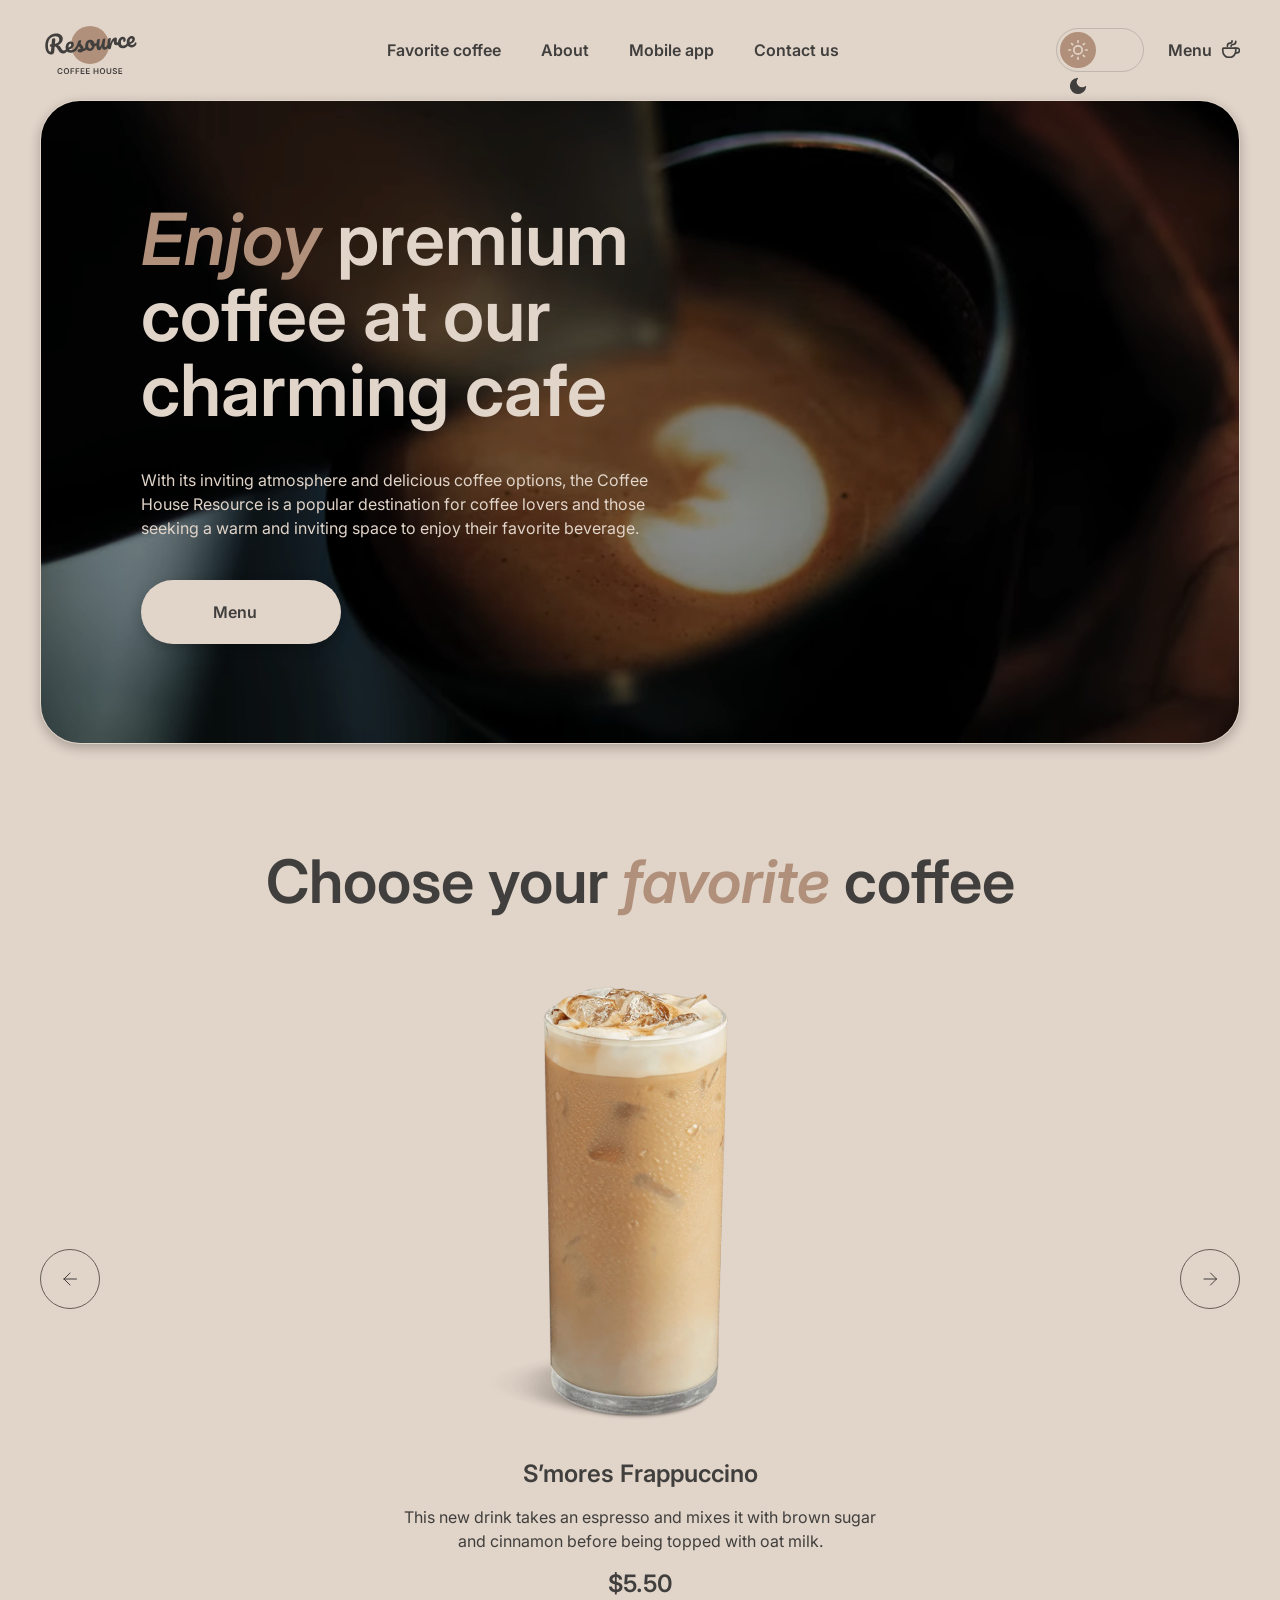
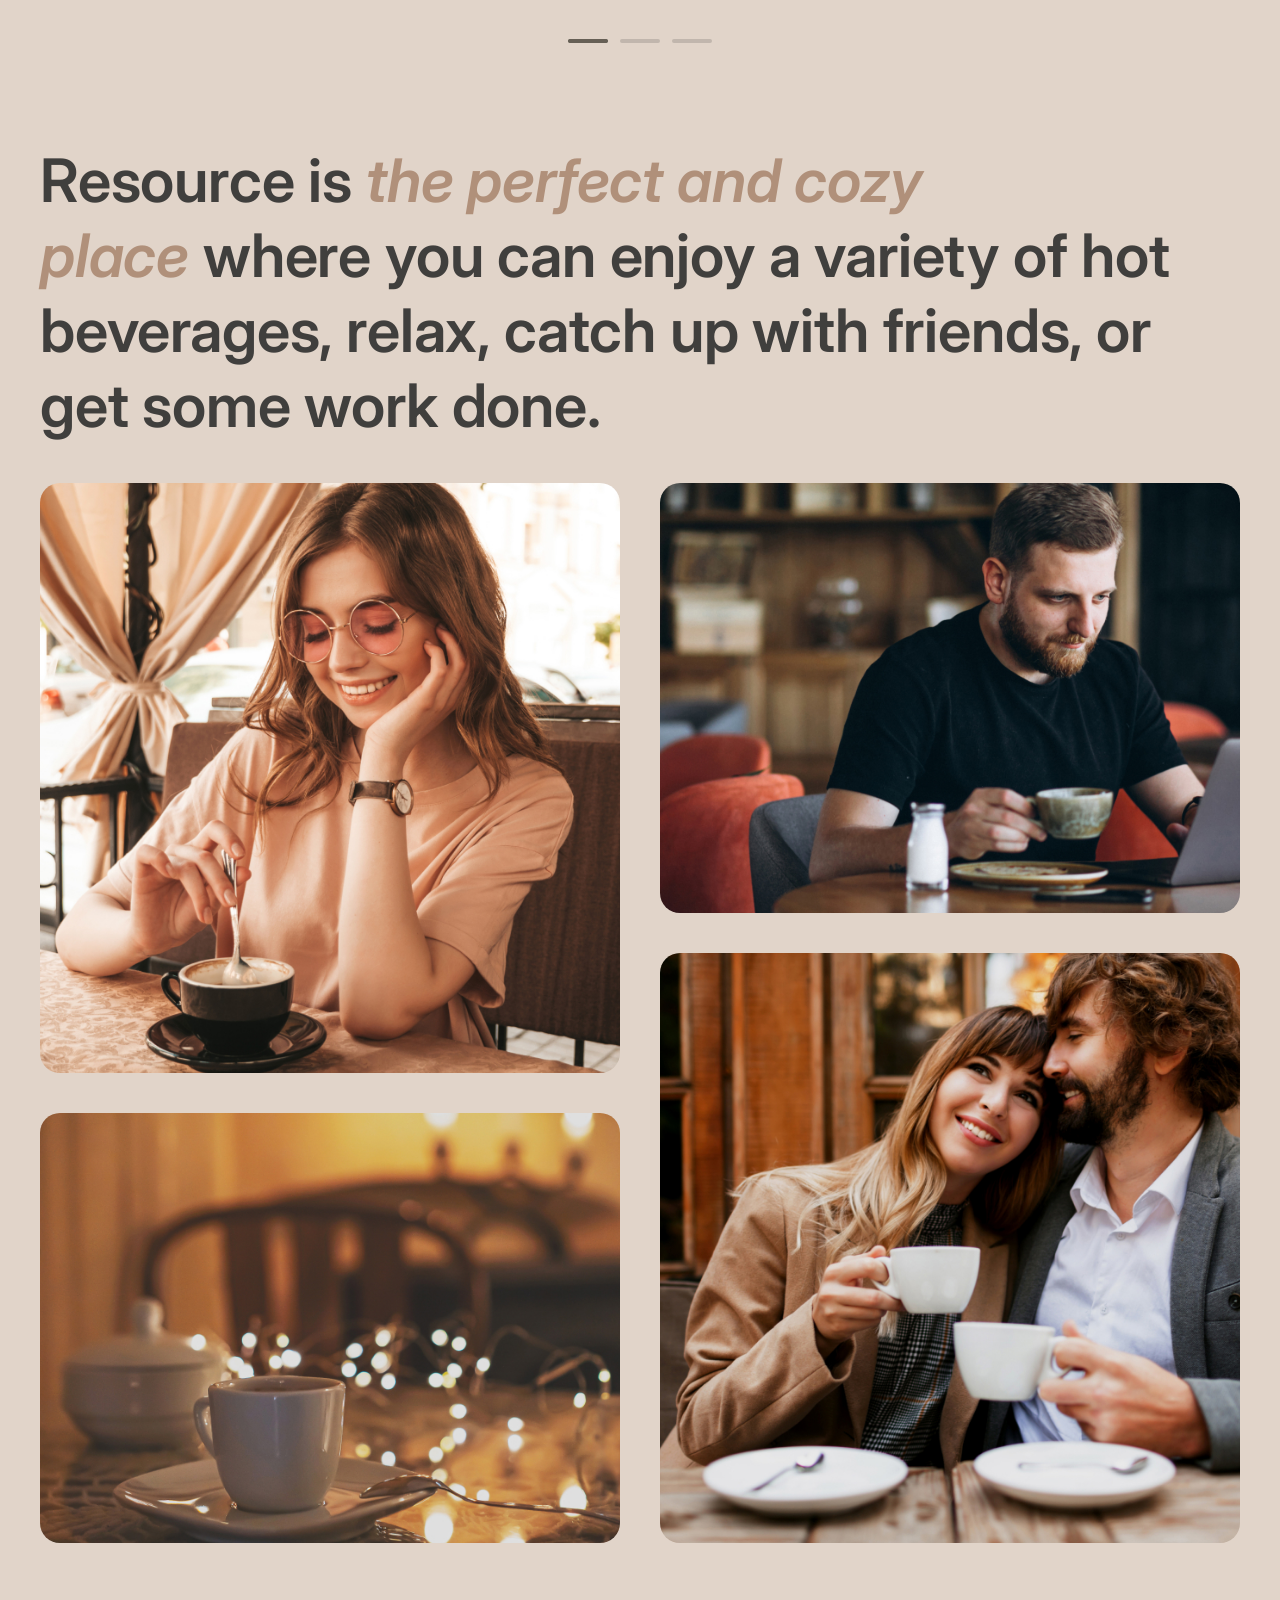
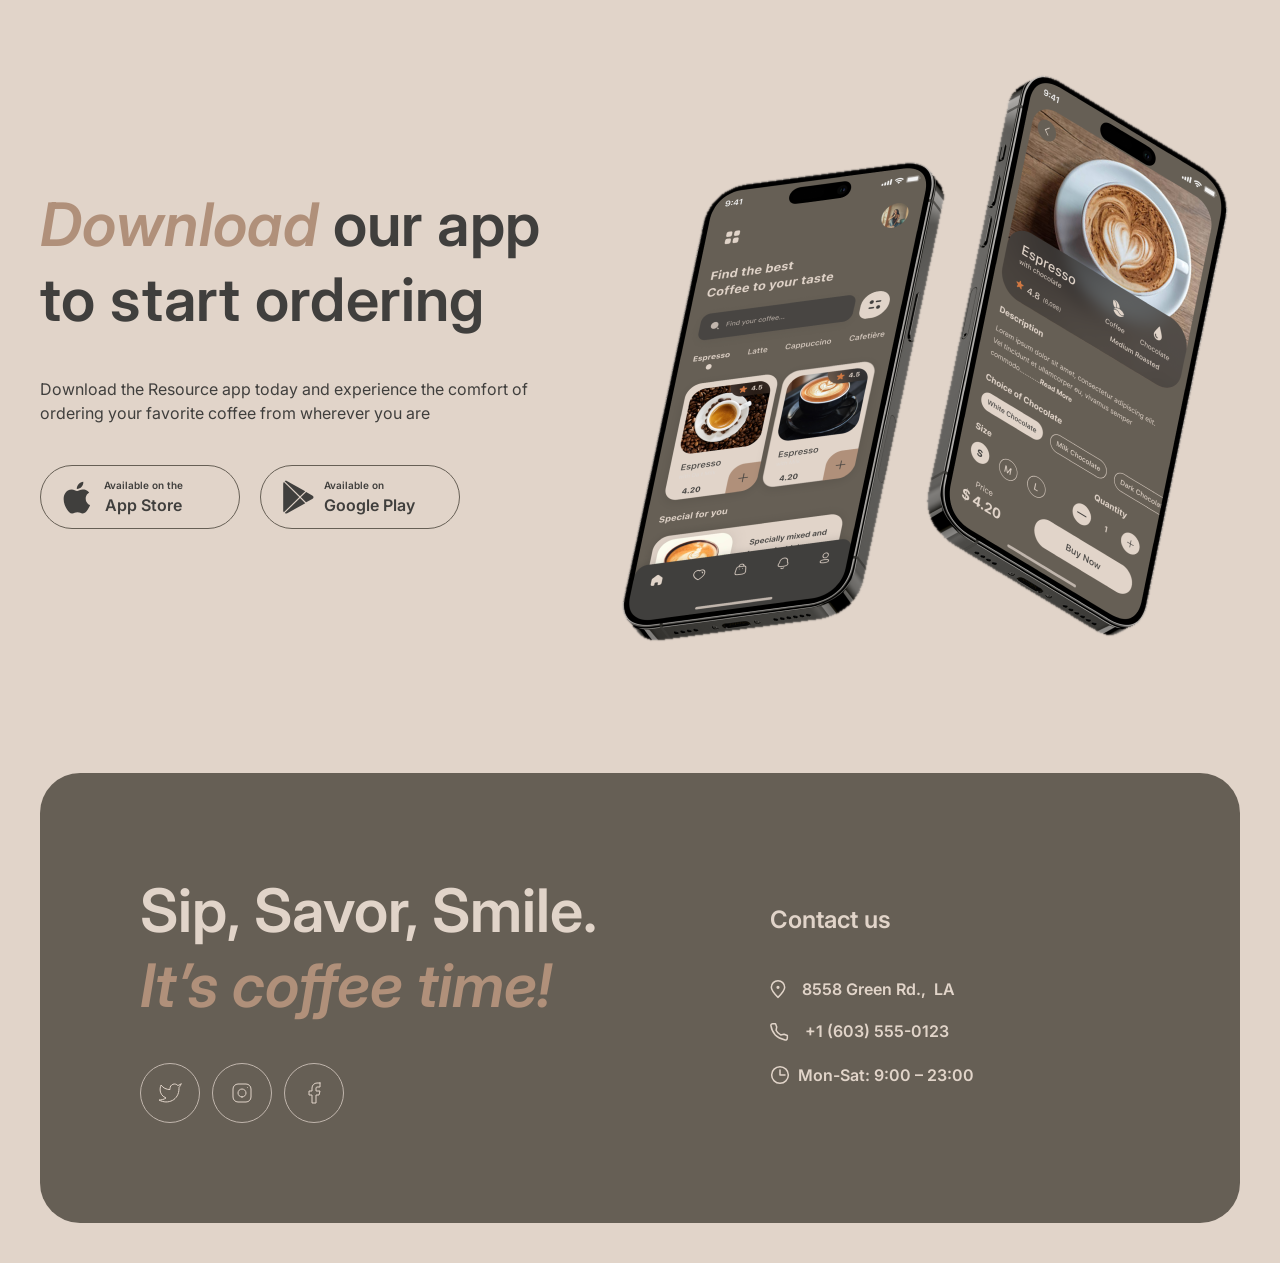
==== commit 686a2a45: "Merge pull request #5 from SkorbezhArtem/landing-page refactor: remove trailing slashes from void ht" ====
--- a/pages/main/index.html
+++ b/pages/main/index.html
@@ -1,17 +1,17 @@
 <!doctype html>
 <html lang="en">
   <head>
-    <meta charset="UTF-8" />
-    <meta http-equiv="X-UA-Compatible" content="IE=edge" />
-    <meta name="viewport" content="width=device-width, initial-scale=1.0" />
+    <meta charset="UTF-8">
+    <meta http-equiv="X-UA-Compatible" content="IE=edge">
+    <meta name="viewport" content="width=device-width, initial-scale=1.0">
     <title>Coffee-house | Main page</title>
-    <link rel="icon" type="image/png" href="../../assets/favicon.png" />
-    <link rel="stylesheet" href="../../styles/modern-normalize.css" />
-    <link rel="stylesheet" href="../../styles/variables.css" />
-    <link rel="stylesheet" href="../../styles/common.css" />
-    <link rel="stylesheet" href="../../styles/theme.css" />
-    <link rel="stylesheet" href="../../pages/main/style.css" />
-    <link rel="stylesheet" href="../../pages/main/media.css" />
+    <link rel="icon" type="image/png" href="../../assets/favicon.png">
+    <link rel="stylesheet" href="../../styles/modern-normalize.css">
+    <link rel="stylesheet" href="../../styles/variables.css">
+    <link rel="stylesheet" href="../../styles/common.css">
+    <link rel="stylesheet" href="../../styles/theme.css">
+    <link rel="stylesheet" href="../../pages/main/style.css">
+    <link rel="stylesheet" href="../../pages/main/media.css">
     <script src="../../scripts/theme.js"></script>
   </head>
 
@@ -28,7 +28,7 @@
           </a>
         </div>
         <div class="header-menu-container">
-          <input id="menu__toggle" type="checkbox" />
+          <input id="menu__toggle" type="checkbox">
           <label class="m-menu__overlay" for="menu__toggle"></label>
           <nav class="menu">
             <ul class="menu__list">
@@ -185,7 +185,7 @@
               class="enjoy-video"
               poster="../../assets/images/img-hero.jpg"
             >
-              <source src="../../assets/video.webm" type="video/webm" />
+              <source src="../../assets/video.webm" type="video/webm">
             </video>
             <div class="enjoy-container__content">
               <h1 class="enjoy-container__title">
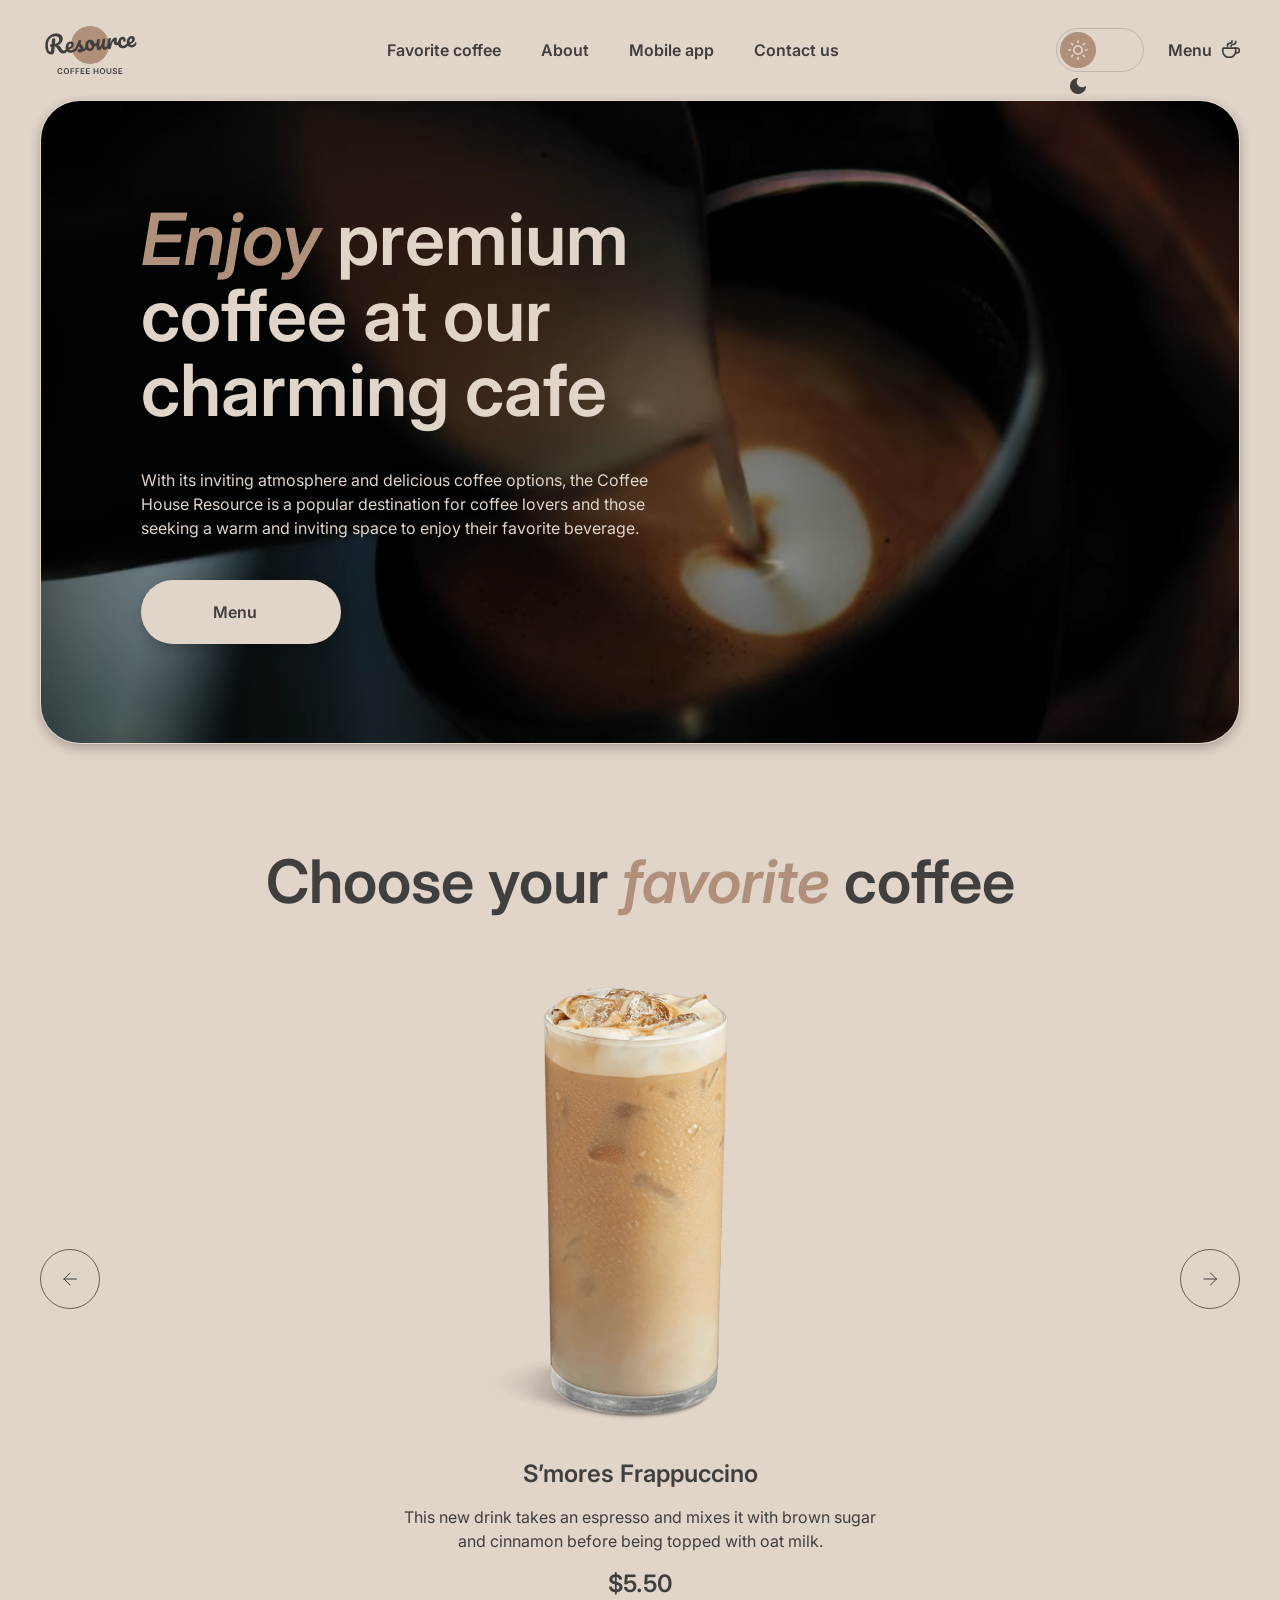
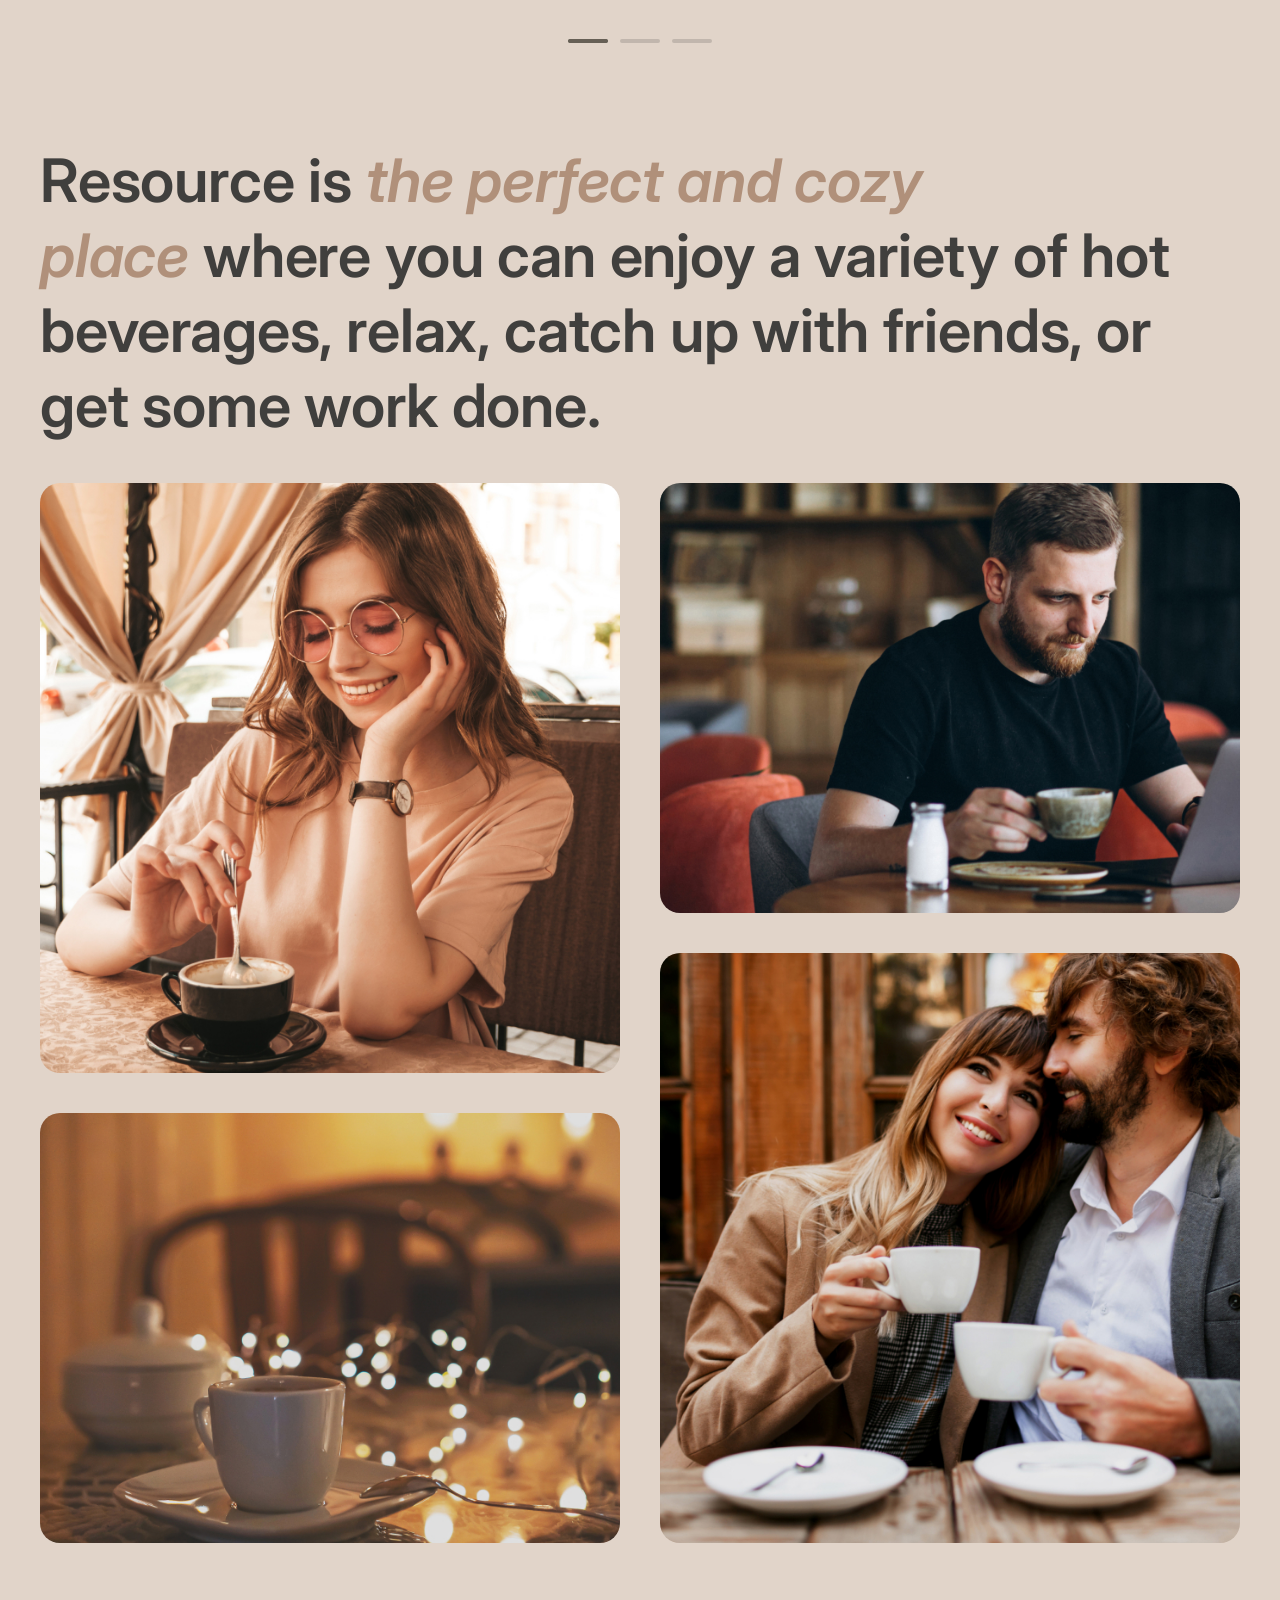
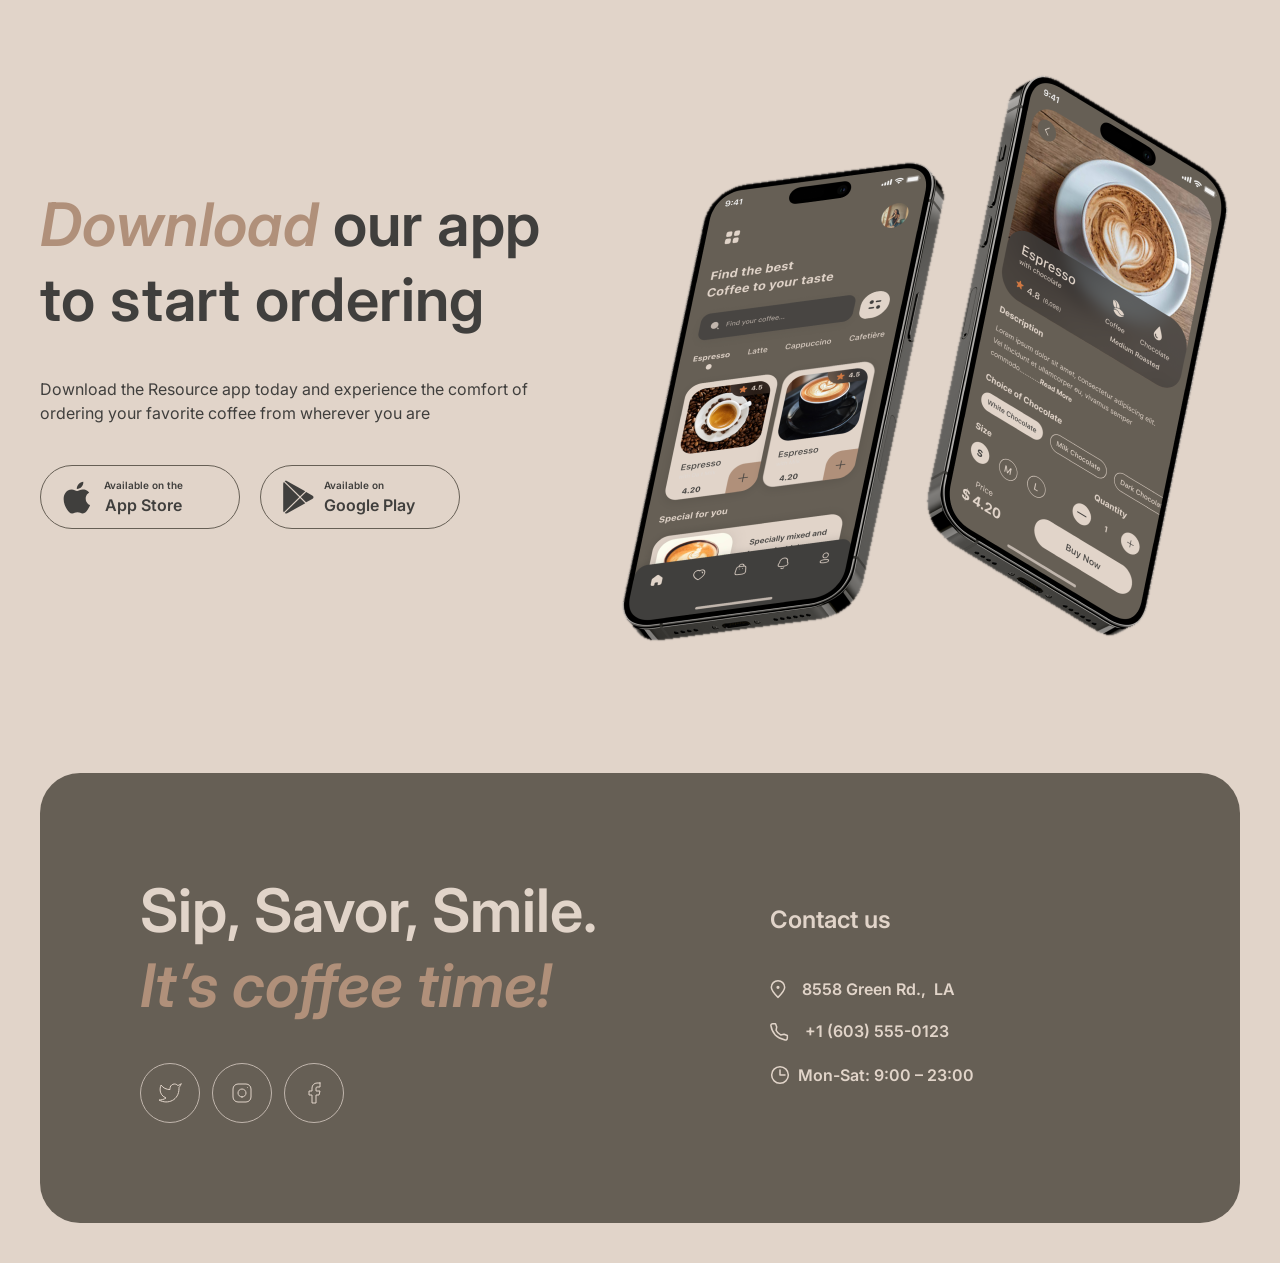
==== commit f909921e: "Merge pull request #6 from SkorbezhArtem/landing-page refactor: remove trailing slashes from img tag" ====
--- a/pages/main/index.html
+++ b/pages/main/index.html
@@ -23,8 +23,7 @@
             <img
               src="../../assets/icons/logo.svg"
               alt="header-logo"
-              class="header__logo-img"
-            />
+              class="header__logo-img">
           </a>
         </div>
         <div class="header-menu-container">
@@ -202,8 +201,7 @@
                 <img
                   class="enjoy-btn__image"
                   src="../../assets/images/menu-coffee-cup.png"
-                  alt="a cup of coffee"
-                />
+                  alt="a cup of coffee">
               </a>
             </div>
           </div>
@@ -237,8 +235,7 @@
                       <div class="slider-card__img">
                         <img
                           src="../../assets/images/slider-1.png"
-                          alt="Frappuccino slide"
-                        />
+                          alt="Frappuccino slide">
                       </div>
                       <div class="slider-card__desc">
                         <h3 class="slider-desc__title">
@@ -256,8 +253,7 @@
                       <div class="slider-card__img">
                         <img
                           src="../../assets/images/slider-2.png"
-                          alt="Caramel Macchiato slide"
-                        />
+                          alt="Caramel Macchiato slide">
                       </div>
                       <div class="slider-card__desc">
                         <h3 class="slider-desc__title">Caramel Macchiato</h3>
@@ -273,8 +269,7 @@
                       <div class="slider-card__img">
                         <img
                           src="../../assets/images/slider-3.png"
-                          alt="Ice coffee slide"
-                        />
+                          alt="Ice coffee slide">
                       </div>
                       <div class="slider-card__desc">
                         <h3 class="slider-desc__title">Ice coffee</h3>
@@ -329,26 +324,22 @@
               <div class="about-gallery__item item1">
                 <img
                   src="../../assets/images/about/1.jpg"
-                  alt="gallery image"
-                />
+                  alt="gallery image">
               </div>
               <div class="about-gallery__item item2">
                 <img
                   src="../../assets/images/about/2.jpg"
-                  alt="gallery image"
-                />
+                  alt="gallery image">
               </div>
               <div class="about-gallery__item item3">
                 <img
                   src="../../assets/images/about/3.jpg"
-                  alt="gallery image"
-                />
+                  alt="gallery image">
               </div>
               <div class="about-gallery__item item4">
                 <img
                   src="../../assets/images/about/4.jpg"
-                  alt="gallery image"
-                />
+                  alt="gallery image">
               </div>
             </div>
           </div>
@@ -421,8 +412,7 @@
             <img
               class="download-container__right"
               src="../../assets/images/phones.png"
-              alt="phones image"
-            />
+              alt="phones image">
           </div>
         </section>
       </main>
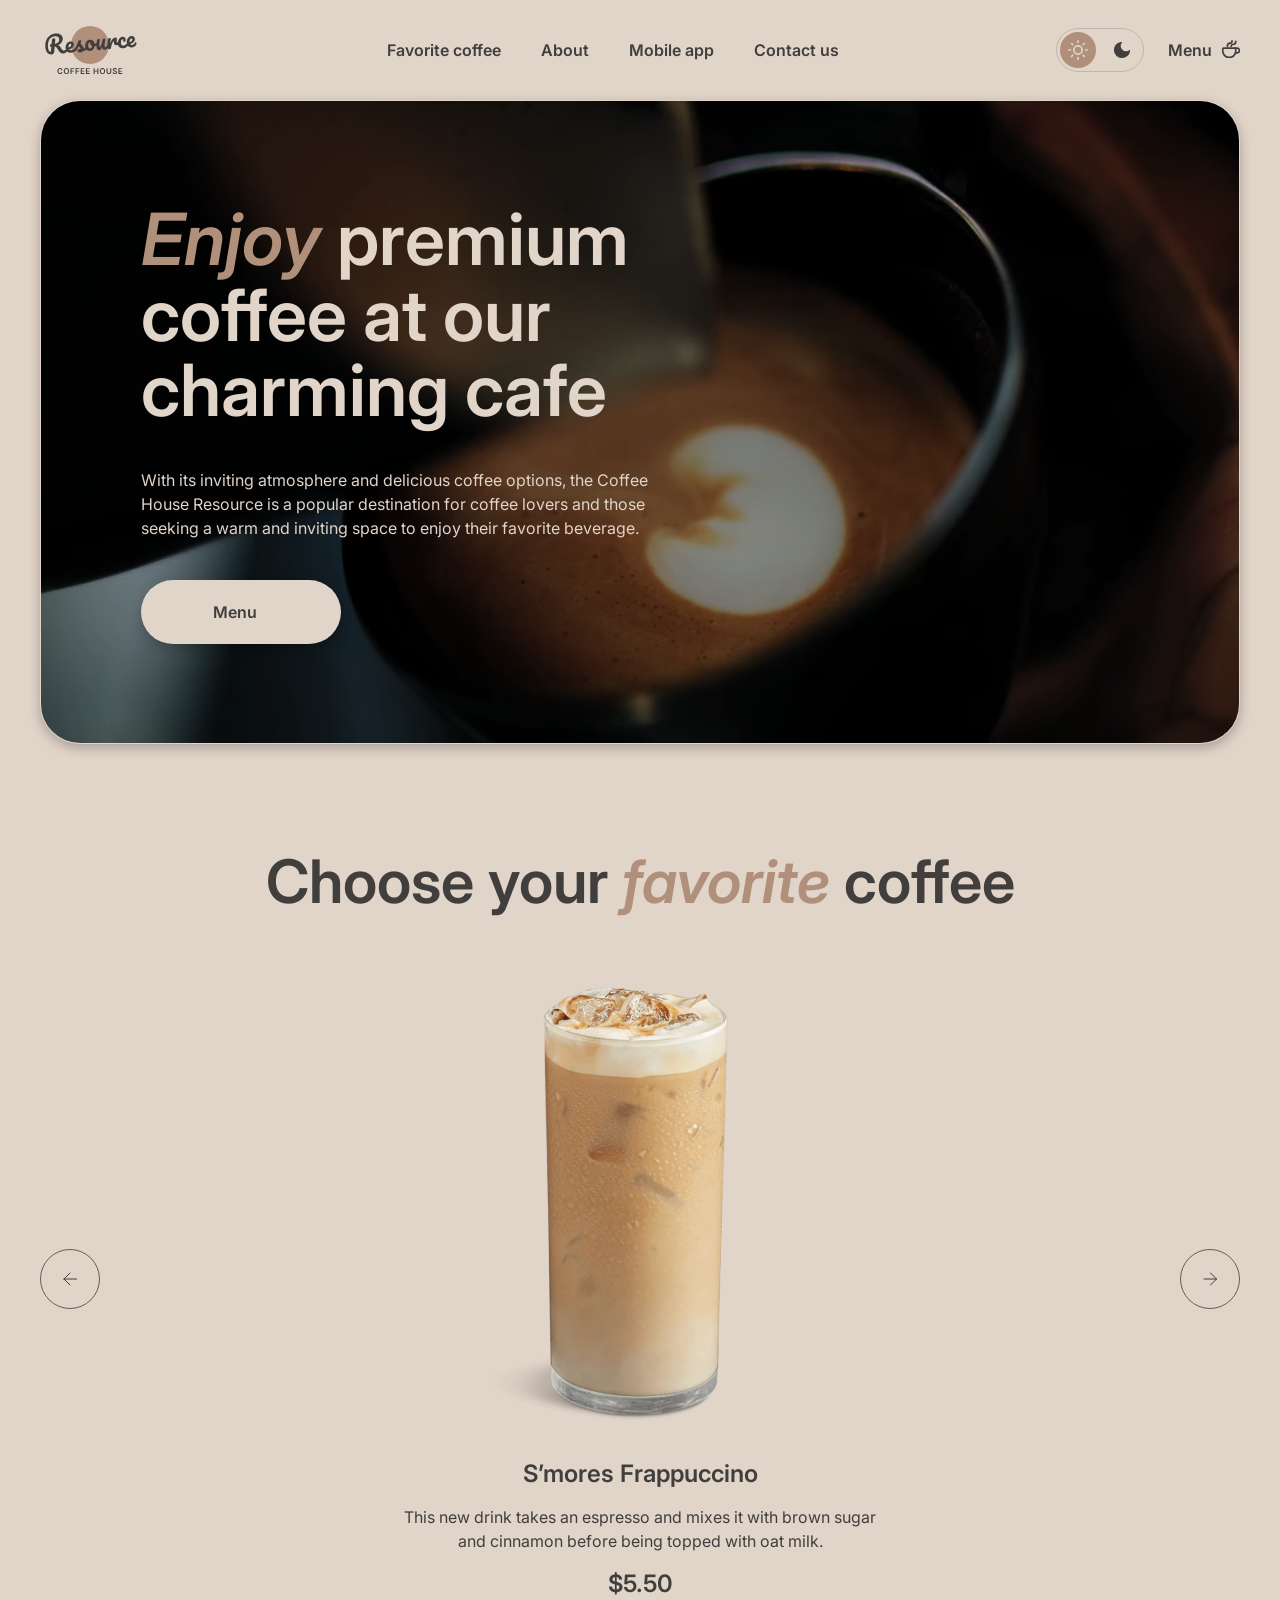
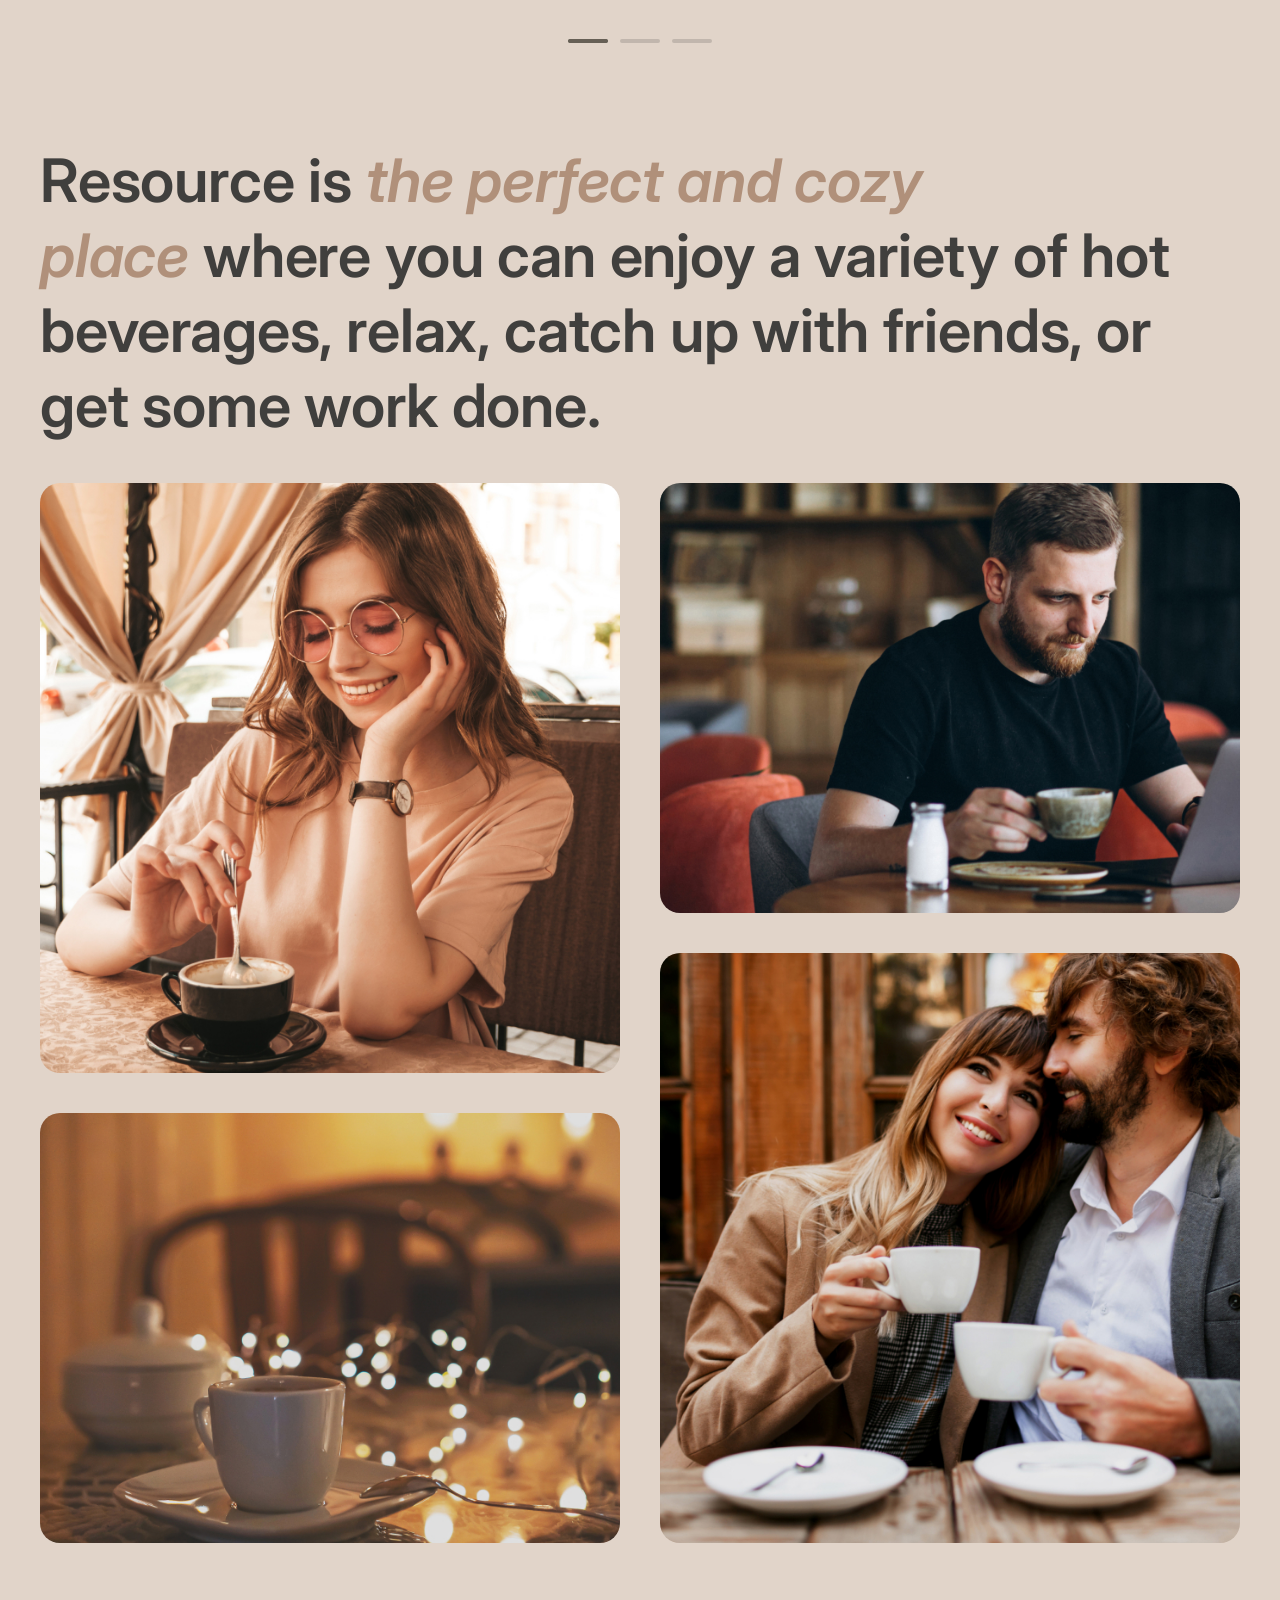
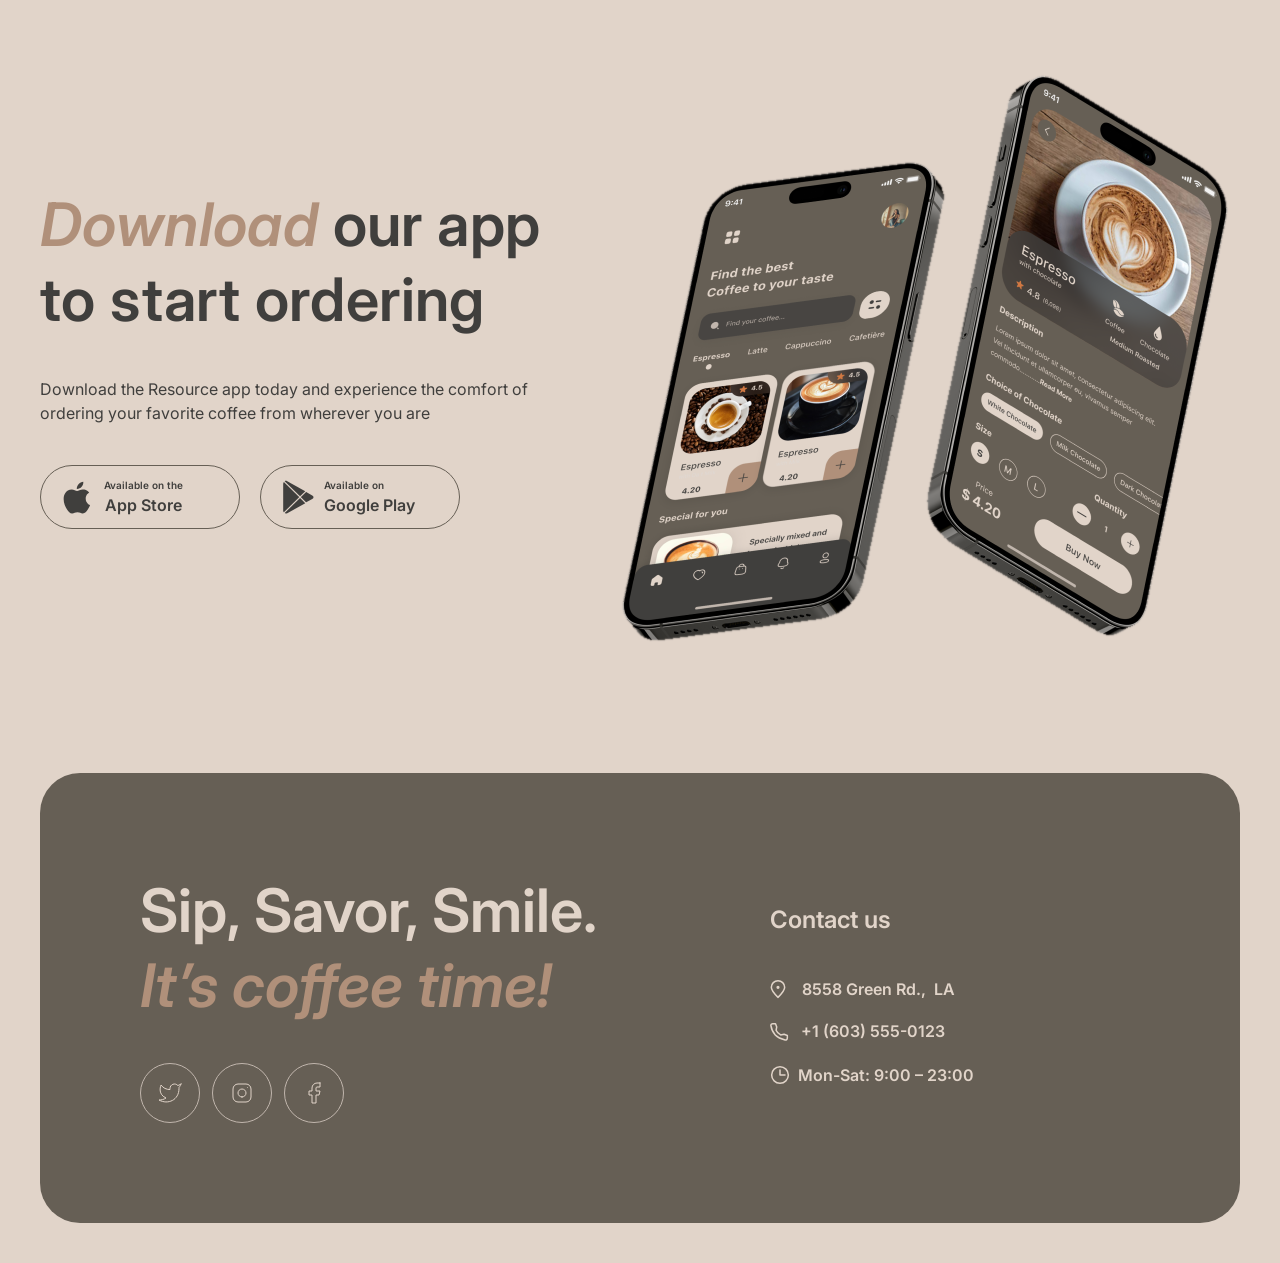
==== commit 4ae7dfe0: "Merge pull request #7 from SkorbezhArtem/landing-page Landing page" ====
--- a/pages/main/index.html
+++ b/pages/main/index.html
@@ -93,37 +93,36 @@
               type="button"
               aria-label="Switch to dark theme"
             >
-              <span class="theme-toggle__thumb">
-                <span class="theme-toggle__icon sun-icon" aria-hidden="true">
-                  <svg
-                    viewBox="0 0 24 24"
-                    stroke-width="2"
-                    stroke-linecap="round"
-                    stroke-linejoin="round"
-                  >
-                    <circle cx="12" cy="12" r="5"></circle>
-                    <line x1="12" y1="1" x2="12" y2="3"></line>
-                    <line x1="12" y1="21" x2="12" y2="23"></line>
-                    <line x1="4.22" y1="4.22" x2="5.64" y2="5.64"></line>
-                    <line x1="18.36" y1="18.36" x2="19.78" y2="19.78"></line>
-                    <line x1="1" y1="12" x2="3" y2="12"></line>
-                    <line x1="21" y1="12" x2="23" y2="12"></line>
-                    <line x1="4.22" y1="19.78" x2="5.64" y2="18.36"></line>
-                    <line x1="18.36" y1="5.64" x2="19.78" y2="4.22"></line>
-                  </svg>
-                </span>
-                <span class="theme-toggle__icon moon-icon" aria-hidden="true">
-                  <svg
-                    viewBox="0 0 24 24"
-                    stroke-width="2"
-                    stroke-linecap="round"
-                    stroke-linejoin="round"
-                  >
-                    <path
-                      d="M21 12.79A9 9 0 1 1 11.21 3 7 7 0 0 0 21 12.79z"
-                    ></path>
-                  </svg>
-                </span>
+              <span class="theme-toggle__thumb" aria-hidden="true"></span>
+              <span class="theme-toggle__icon sun-icon" aria-hidden="true">
+                <svg
+                  viewBox="0 0 24 24"
+                  stroke-width="2"
+                  stroke-linecap="round"
+                  stroke-linejoin="round"
+                >
+                  <circle cx="12" cy="12" r="5"></circle>
+                  <line x1="12" y1="1" x2="12" y2="3"></line>
+                  <line x1="12" y1="21" x2="12" y2="23"></line>
+                  <line x1="4.22" y1="4.22" x2="5.64" y2="5.64"></line>
+                  <line x1="18.36" y1="18.36" x2="19.78" y2="19.78"></line>
+                  <line x1="1" y1="12" x2="3" y2="12"></line>
+                  <line x1="21" y1="12" x2="23" y2="12"></line>
+                  <line x1="4.22" y1="19.78" x2="5.64" y2="18.36"></line>
+                  <line x1="18.36" y1="5.64" x2="19.78" y2="4.22"></line>
+                </svg>
+              </span>
+              <span class="theme-toggle__icon moon-icon" aria-hidden="true">
+                <svg
+                  viewBox="0 0 24 24"
+                  stroke-width="2"
+                  stroke-linecap="round"
+                  stroke-linejoin="round"
+                >
+                  <path
+                    d="M21 12.79A9 9 0 1 1 11.21 3 7 7 0 0 0 21 12.79z"
+                  ></path>
+                </svg>
               </span>
             </button>
             <div class="coffee-menu coffee-menu--desktop">
@@ -535,7 +534,7 @@
                       stroke-linejoin="round"
                     />
                   </svg>
-                  &nbsp;&nbsp;+1 (603) 555-0123
+                  &nbsp;+1 (603) 555-0123
                 </a>
               </li>
               <li class="footer-list__item">
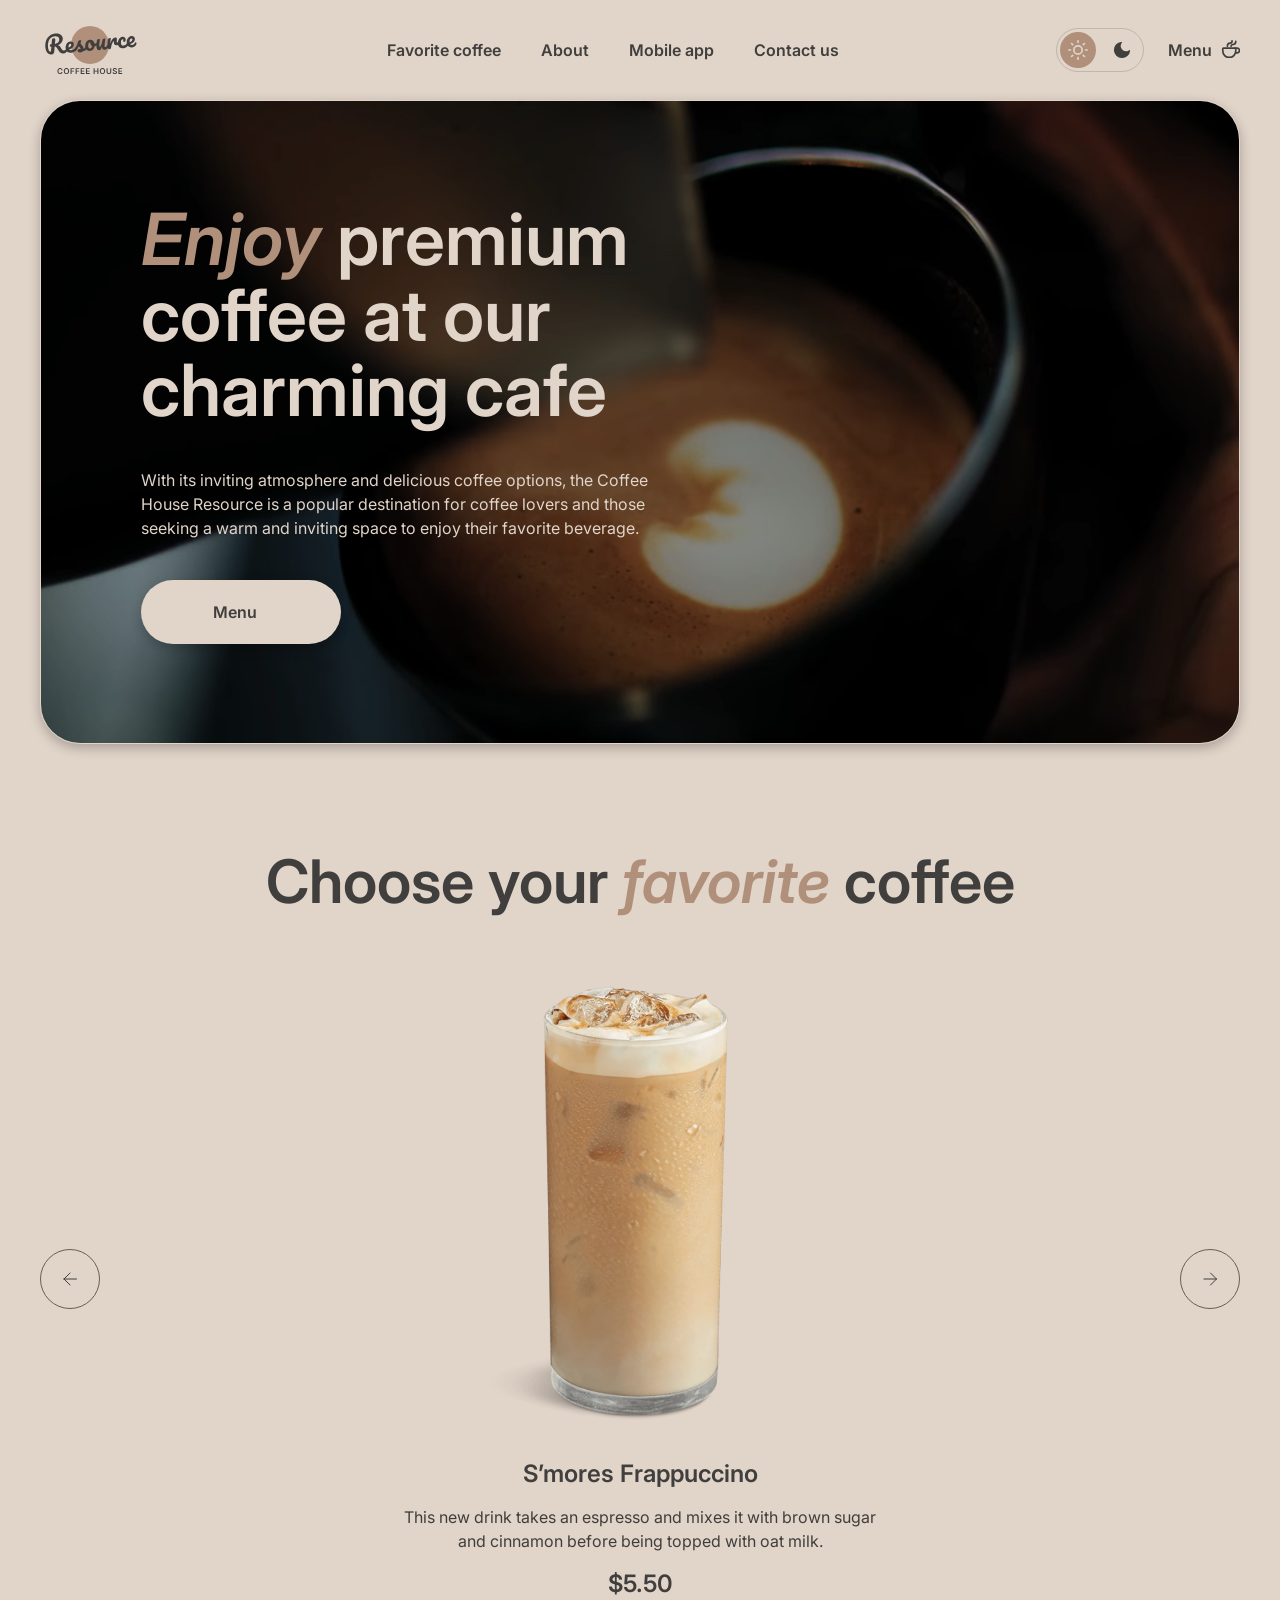
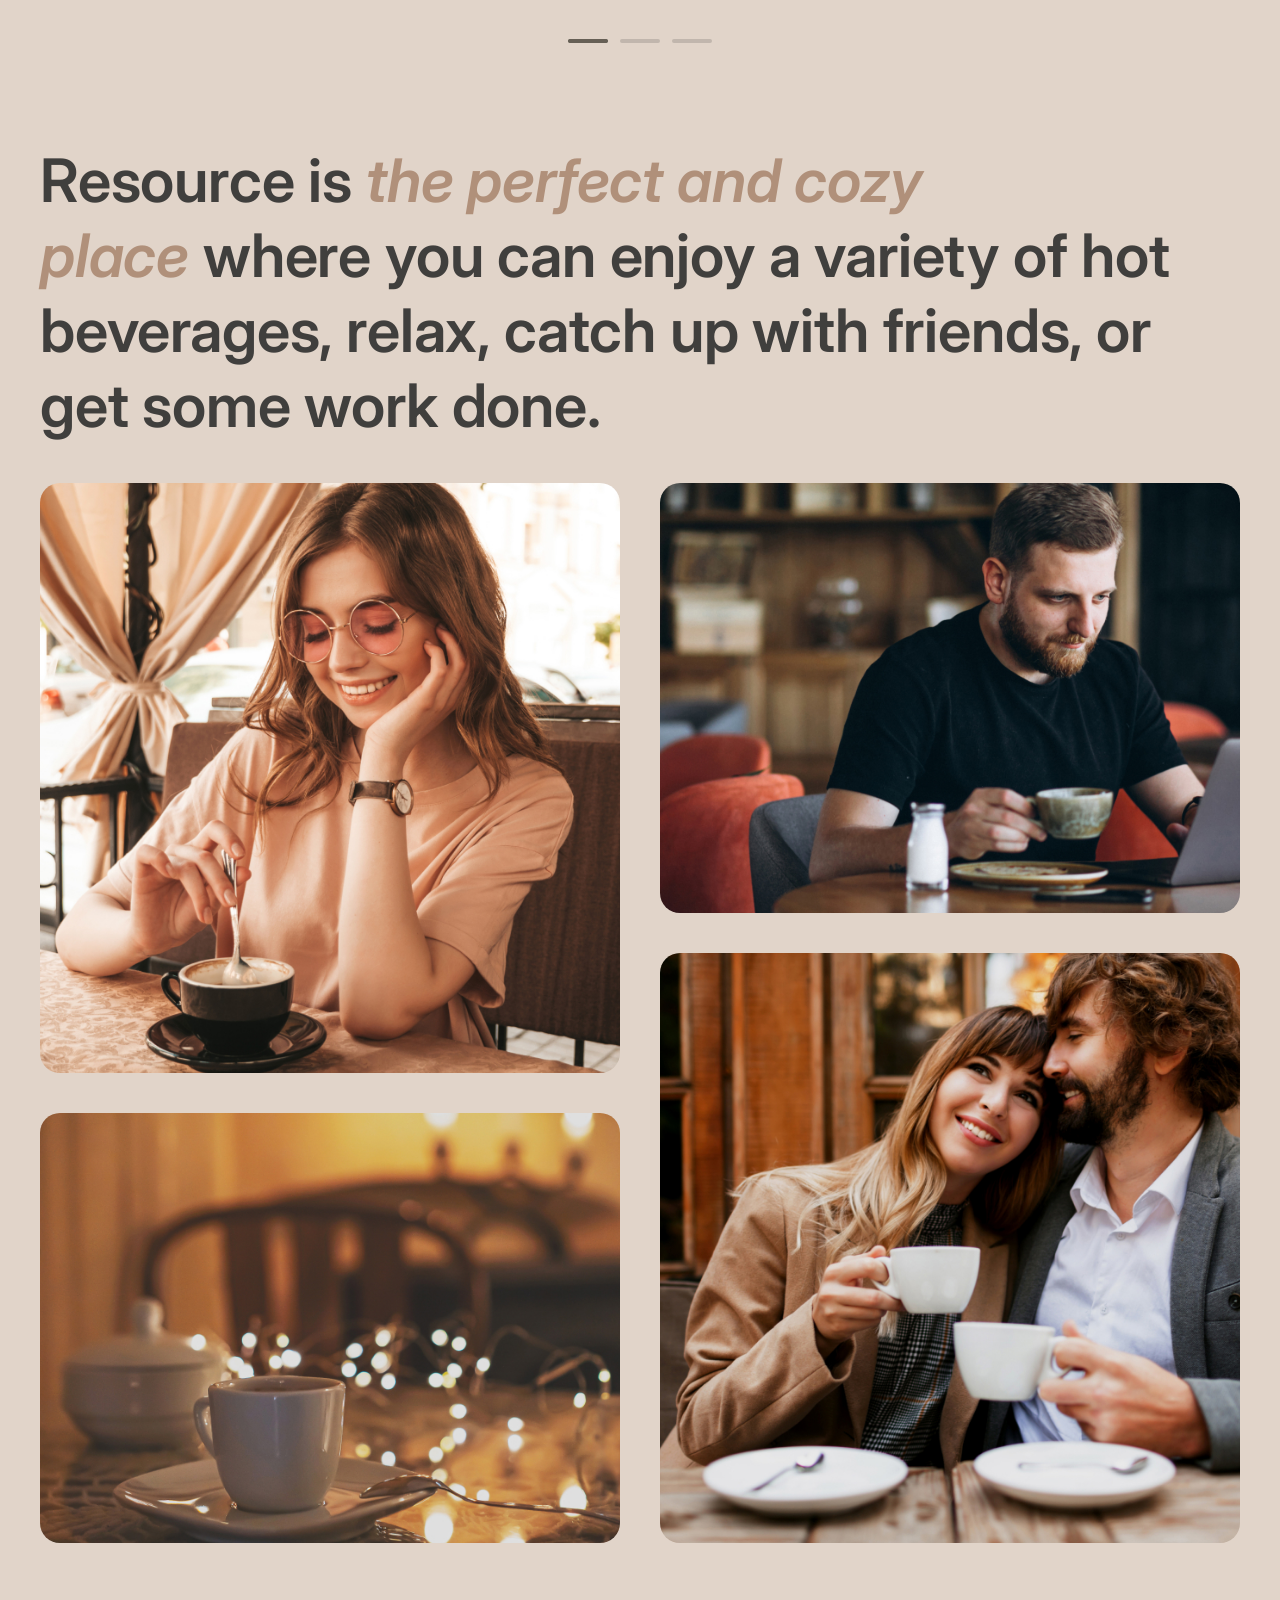
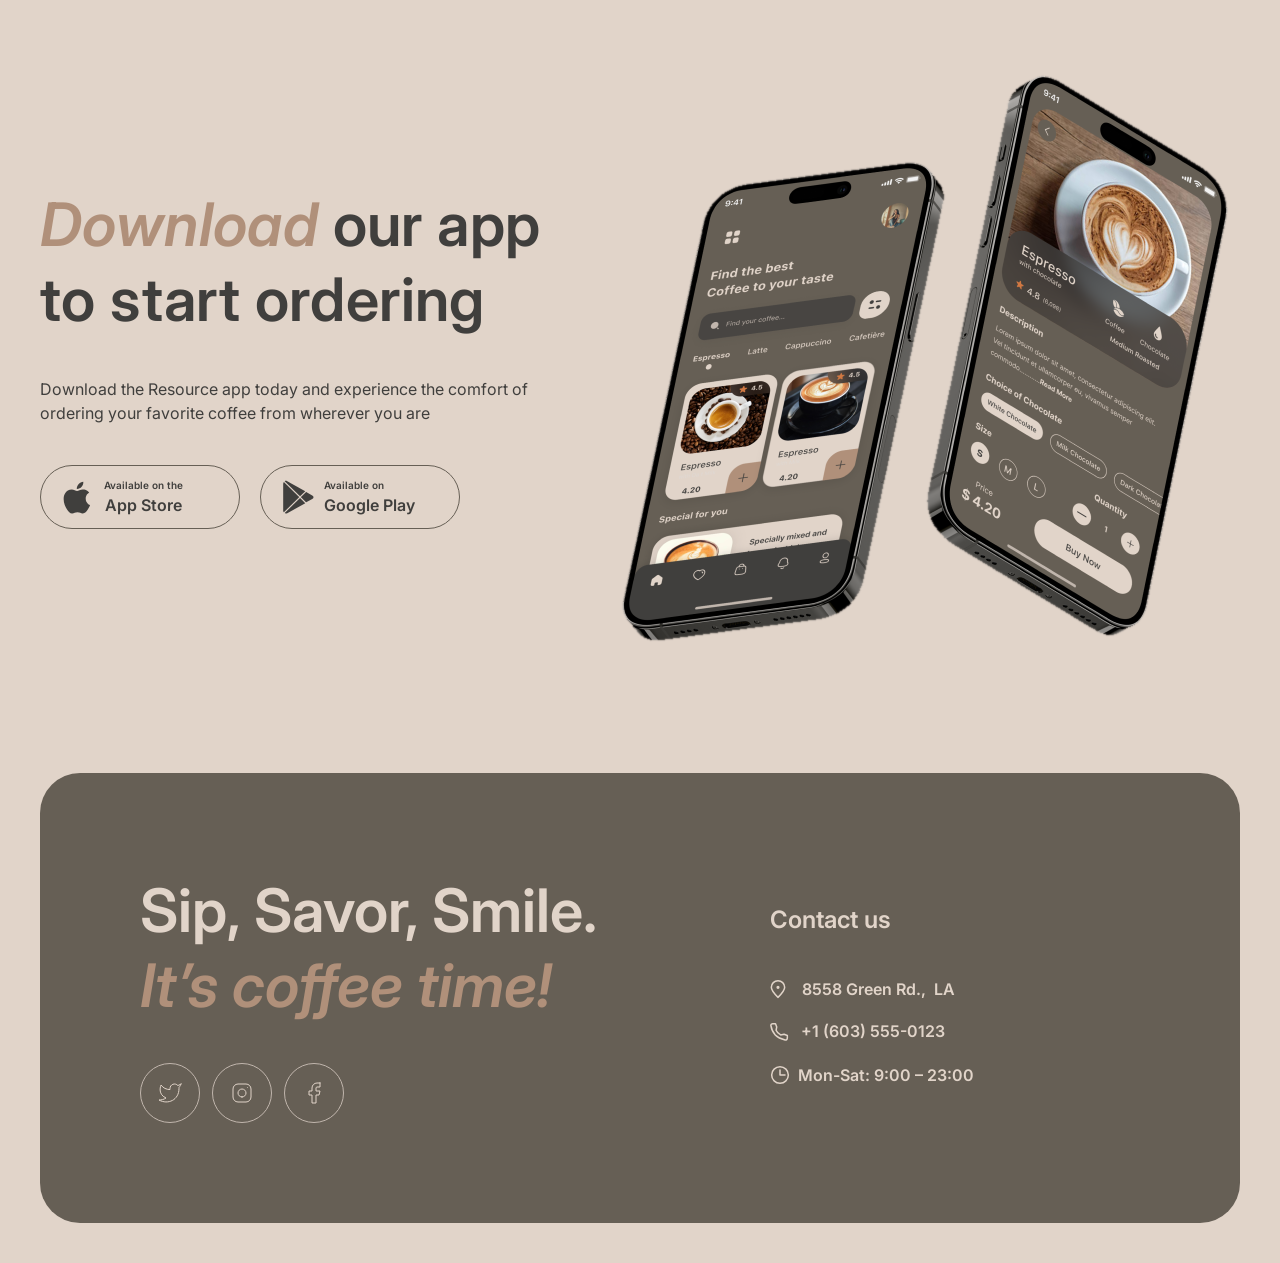
==== commit 36a3023e: "feat: implement interactive burger menu for mobile screens" ====
--- a/pages/main/index.html
+++ b/pages/main/index.html
@@ -13,6 +13,7 @@
     <link rel="stylesheet" href="../../pages/main/style.css">
     <link rel="stylesheet" href="../../pages/main/media.css">
     <script src="../../scripts/theme.js"></script>
+    <script src="../../scripts/burger.js" defer></script>
   </head>
 
   <body>
@@ -167,7 +168,7 @@
               </a>
             </div>
           </div>
-          <label class="menu__btn" for="menu__toggle">
+          <label class="menu__btn" for="menu__toggle" role="button" aria-label="Open menu" aria-expanded="false">
             <span></span>
           </label>
         </div>
--- a/styles/common.css
+++ b/styles/common.css
@@ -25,6 +25,10 @@
   -webkit-font-smoothing: antialiased;
   -moz-osx-font-smoothing: grayscale;
   transition: var(--theme-transition);
+}
+
+body.lock-scroll {
+  overflow: hidden;
 }
 
 a {
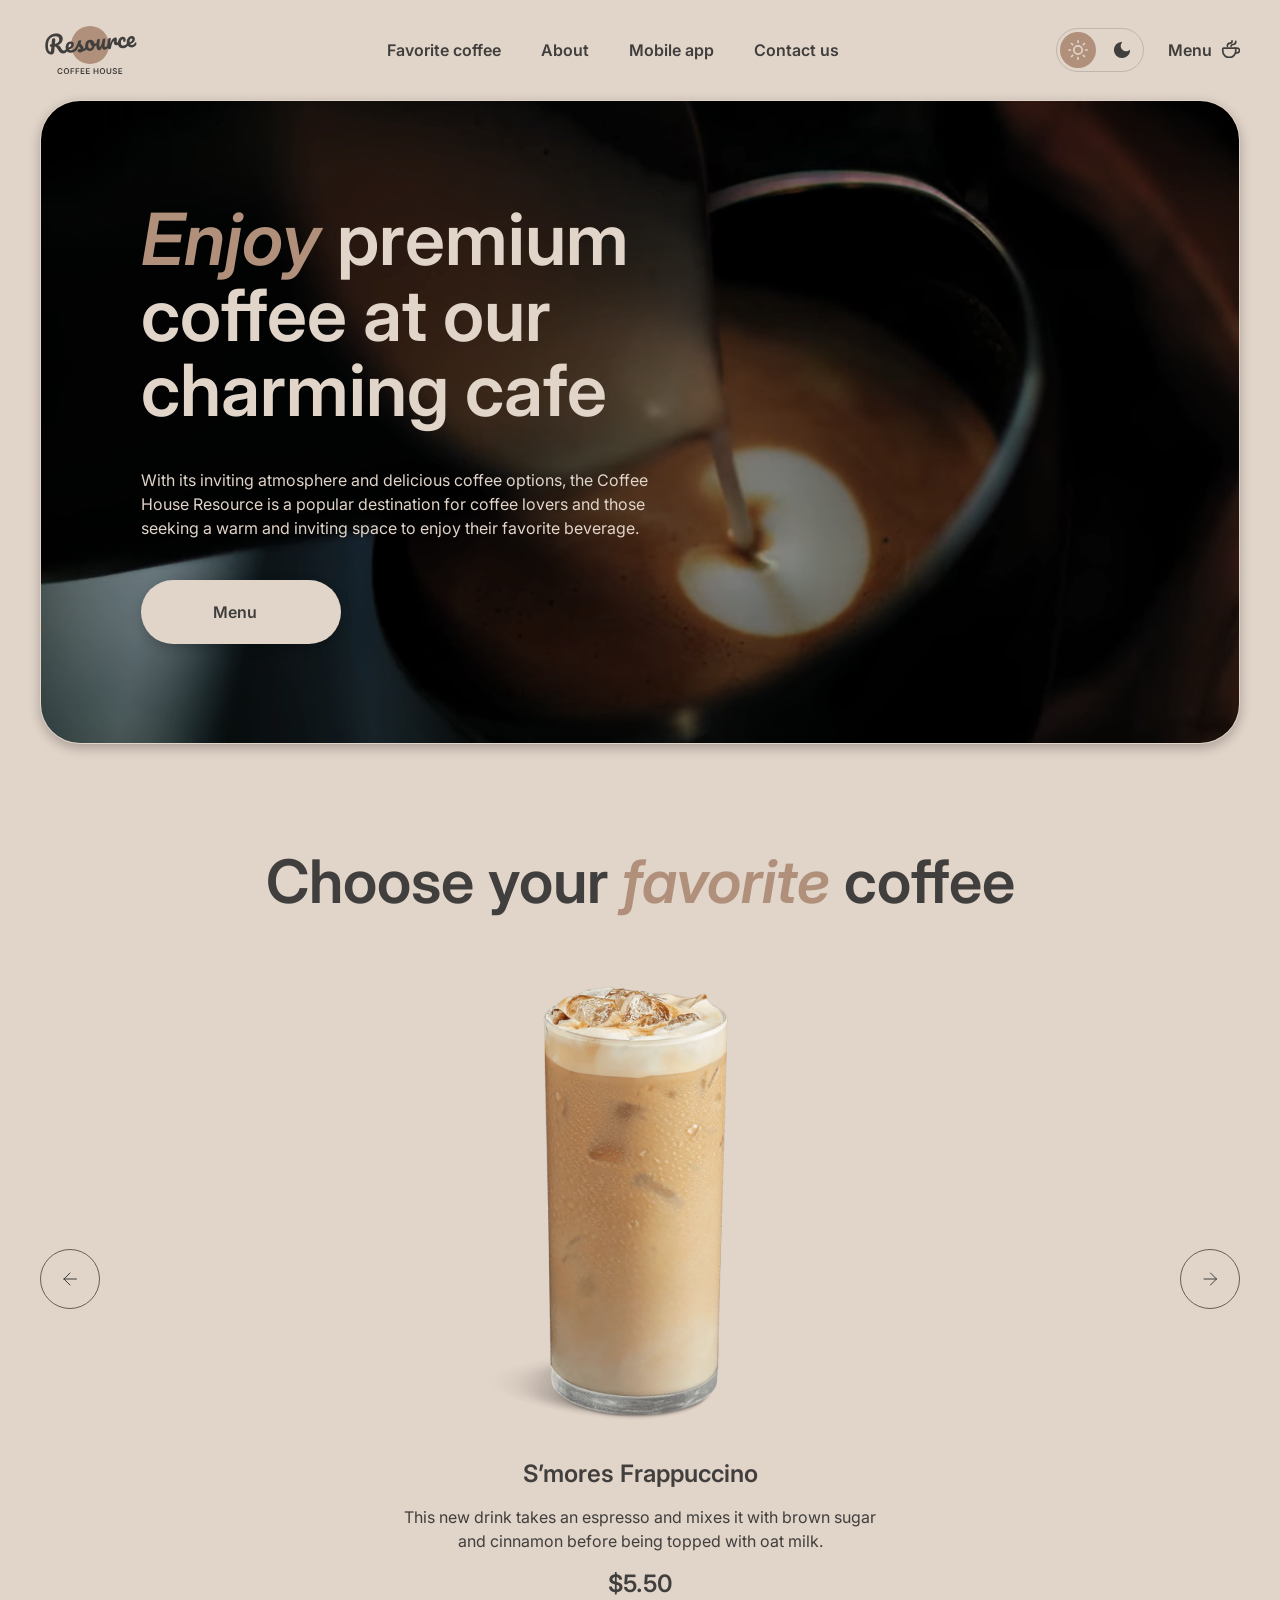
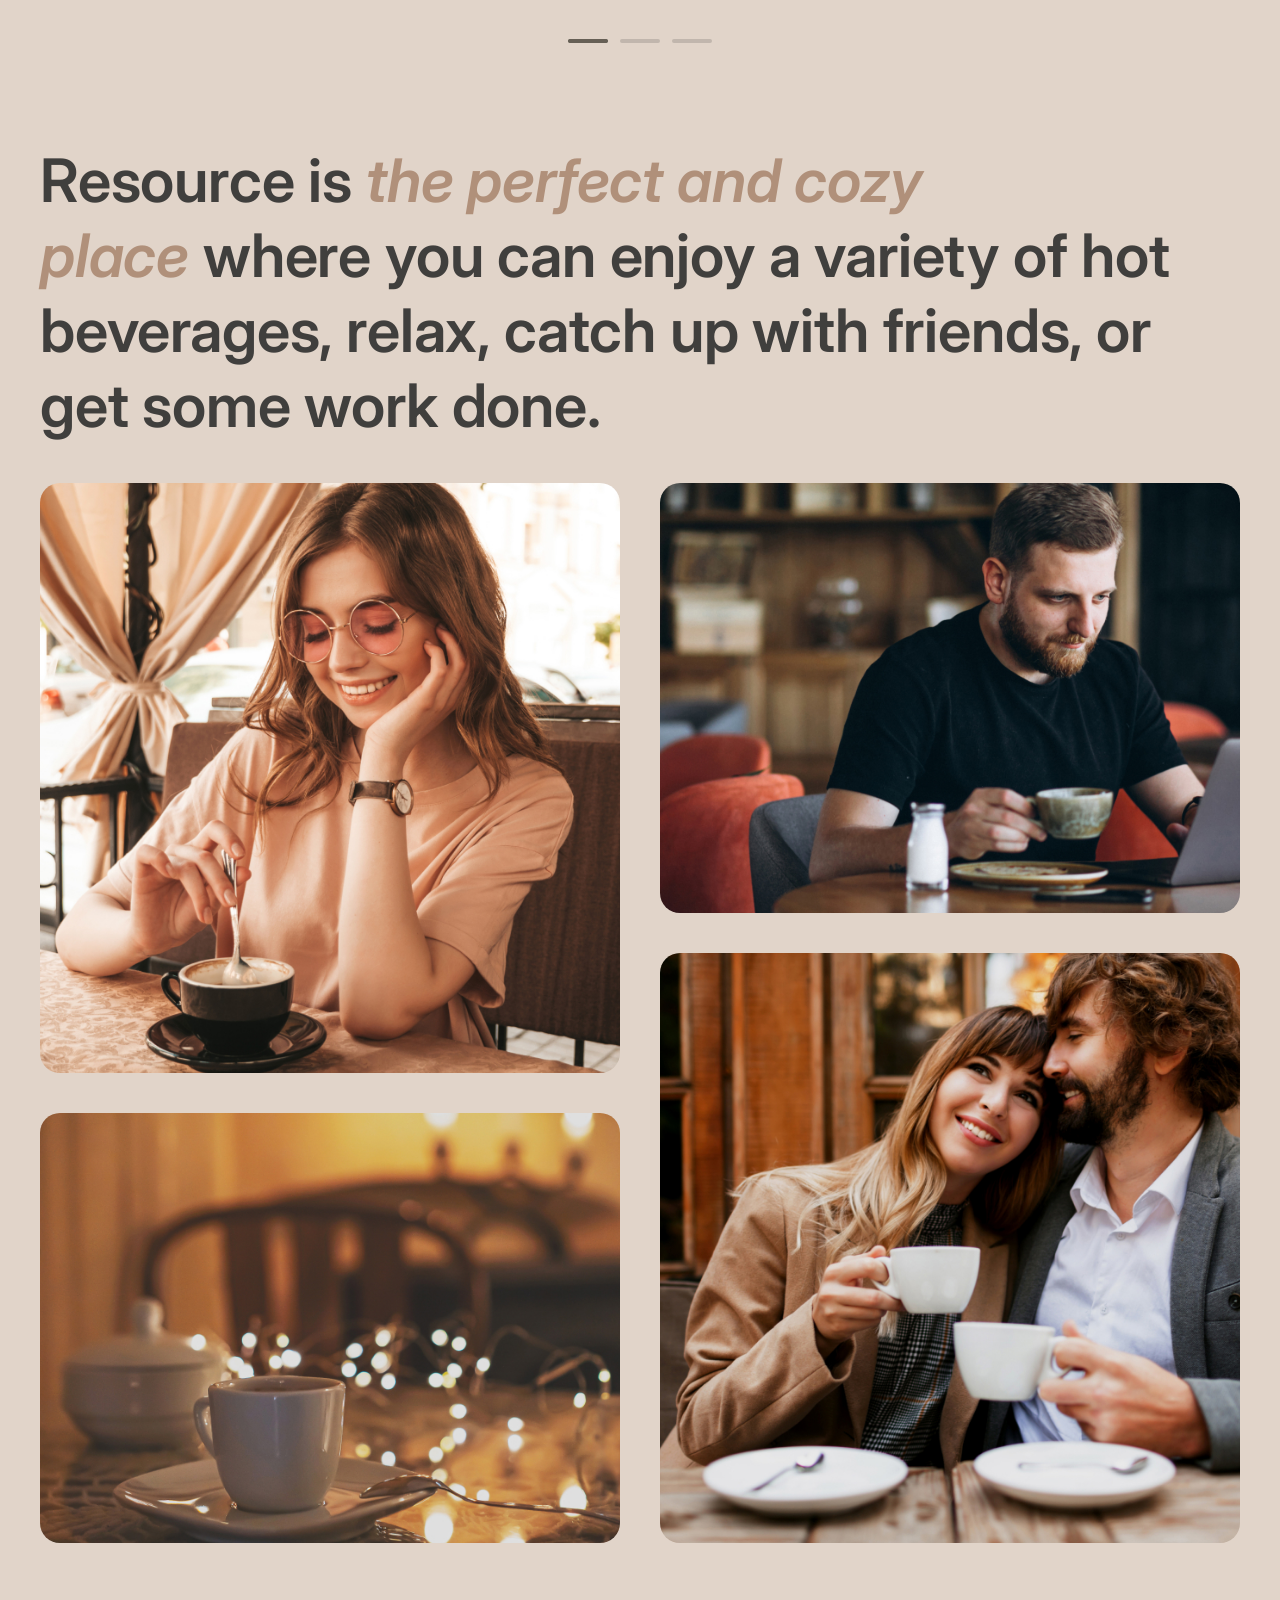
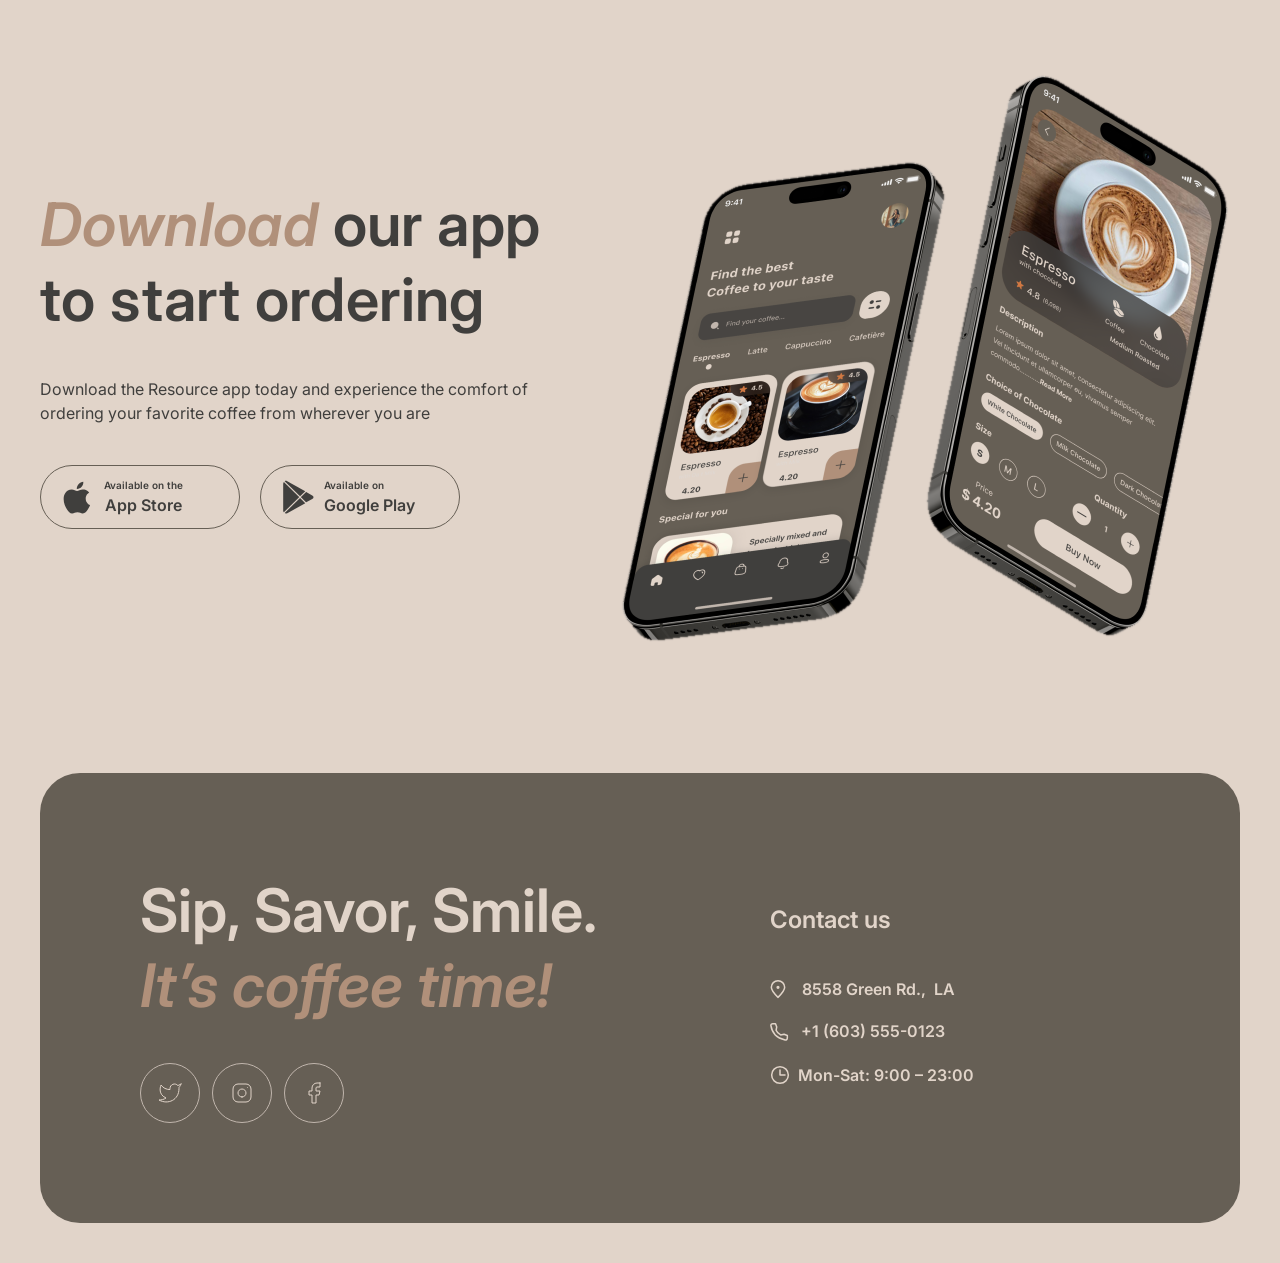
==== commit abd5be11: "feat: implement cyclic slider navigation and transitions" ====
--- a/pages/main/index.html
+++ b/pages/main/index.html
@@ -14,6 +14,7 @@
     <link rel="stylesheet" href="../../pages/main/media.css">
     <script src="../../scripts/theme.js"></script>
     <script src="../../scripts/burger.js" defer></script>
+    <script src="./scripts/slider.js" defer></script>
   </head>
 
   <body>
@@ -213,7 +214,7 @@
             </h2>
             <div class="favorite-container__slider">
               <div class="main-slide">
-                <div class="main-slide__btn arrow-left">
+                <div class="main-slide__btn arrow-left" role="button" aria-label="Previous slide" tabindex="0">
                   <svg
                     width="14"
                     height="14"
@@ -282,7 +283,7 @@
                     </div>
                   </div>
                 </div>
-                <div class="main-slide__btn arrow-right">
+                <div class="main-slide__btn arrow-right" role="button" aria-label="Next slide" tabindex="0">
                   <svg
                     width="14"
                     height="14"
--- a/pages/main/style.css
+++ b/pages/main/style.css
@@ -143,6 +143,7 @@
   color: var(--text-primary);
   flex-shrink: 0;
   z-index: 10;
+  cursor: pointer;
   transition: background-color 0.3s ease, border-color 0.3s ease, color 0.3s ease;
 }
 
@@ -244,6 +245,7 @@
   background-color: var(--pagination-bg);
   border-radius: var(--radius-full);
   overflow: hidden;
+  cursor: pointer;
   transition: background-color 0.3s ease;
 }
 
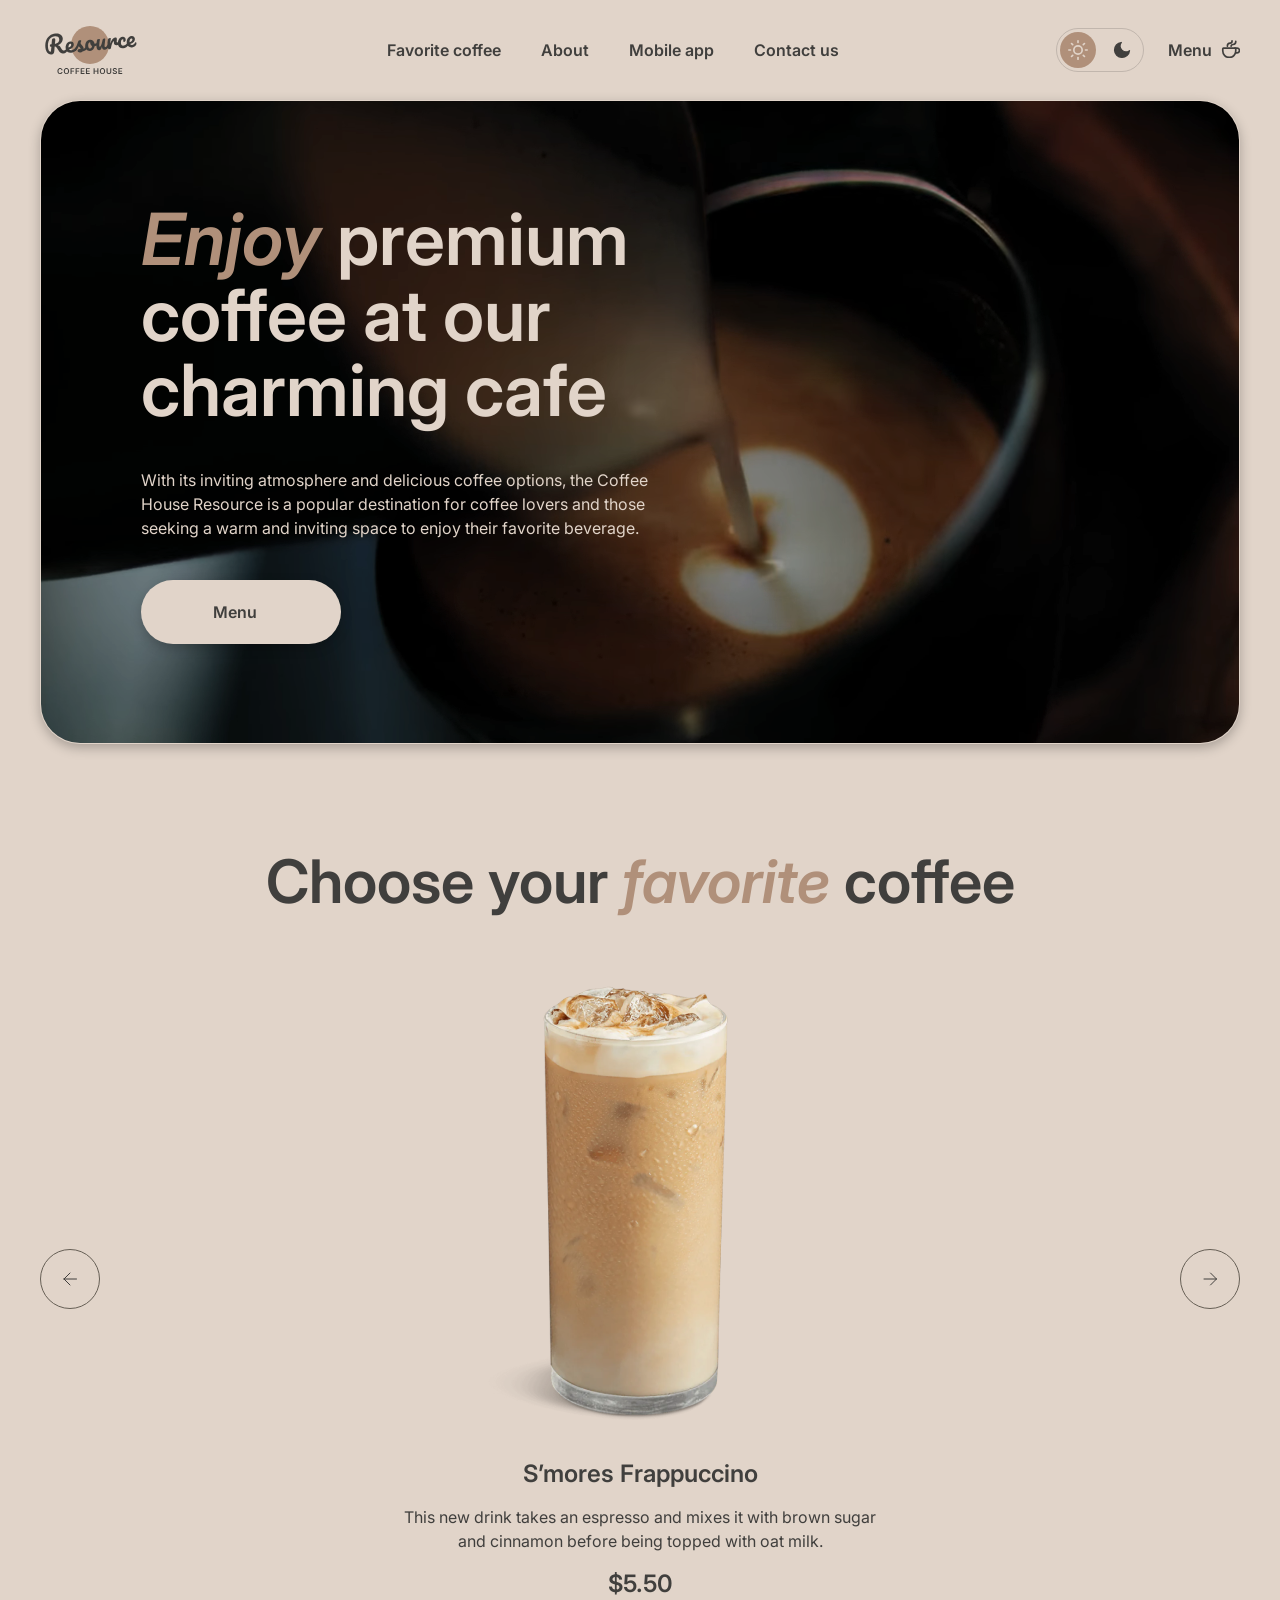
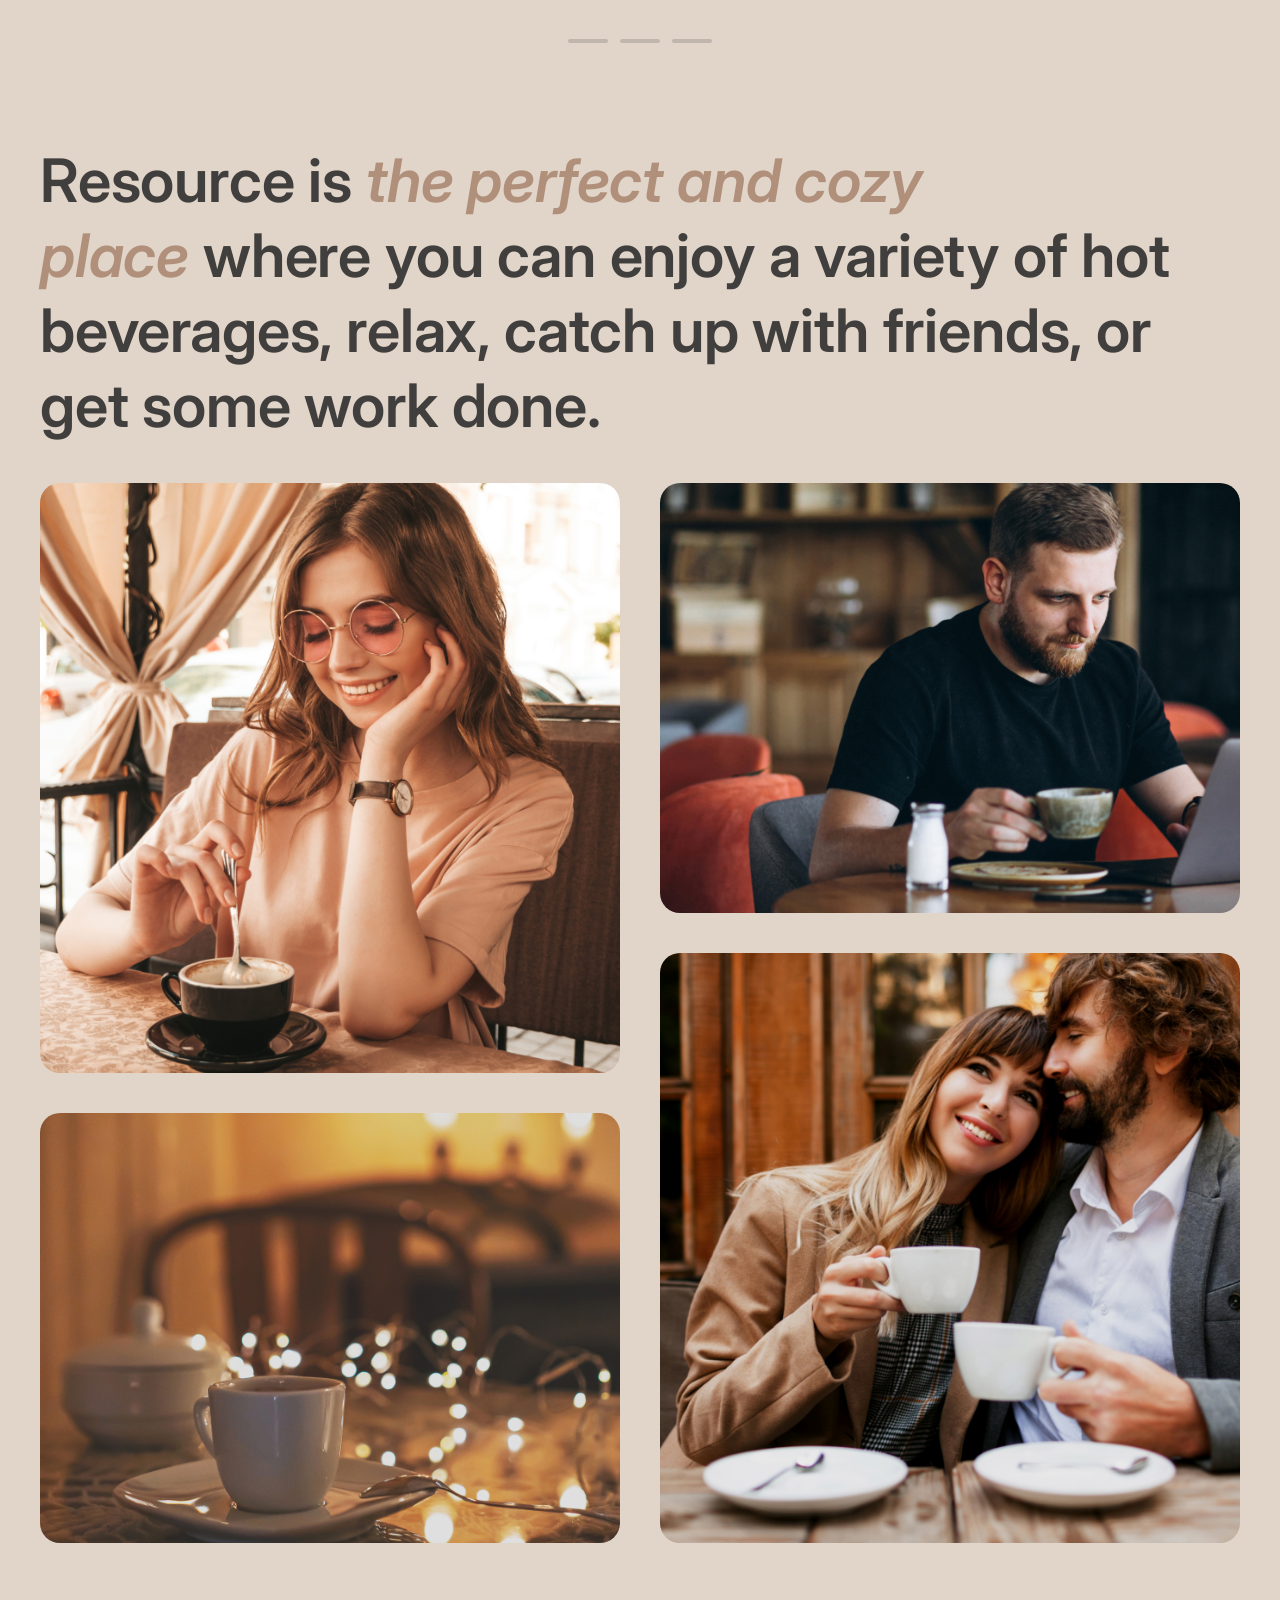
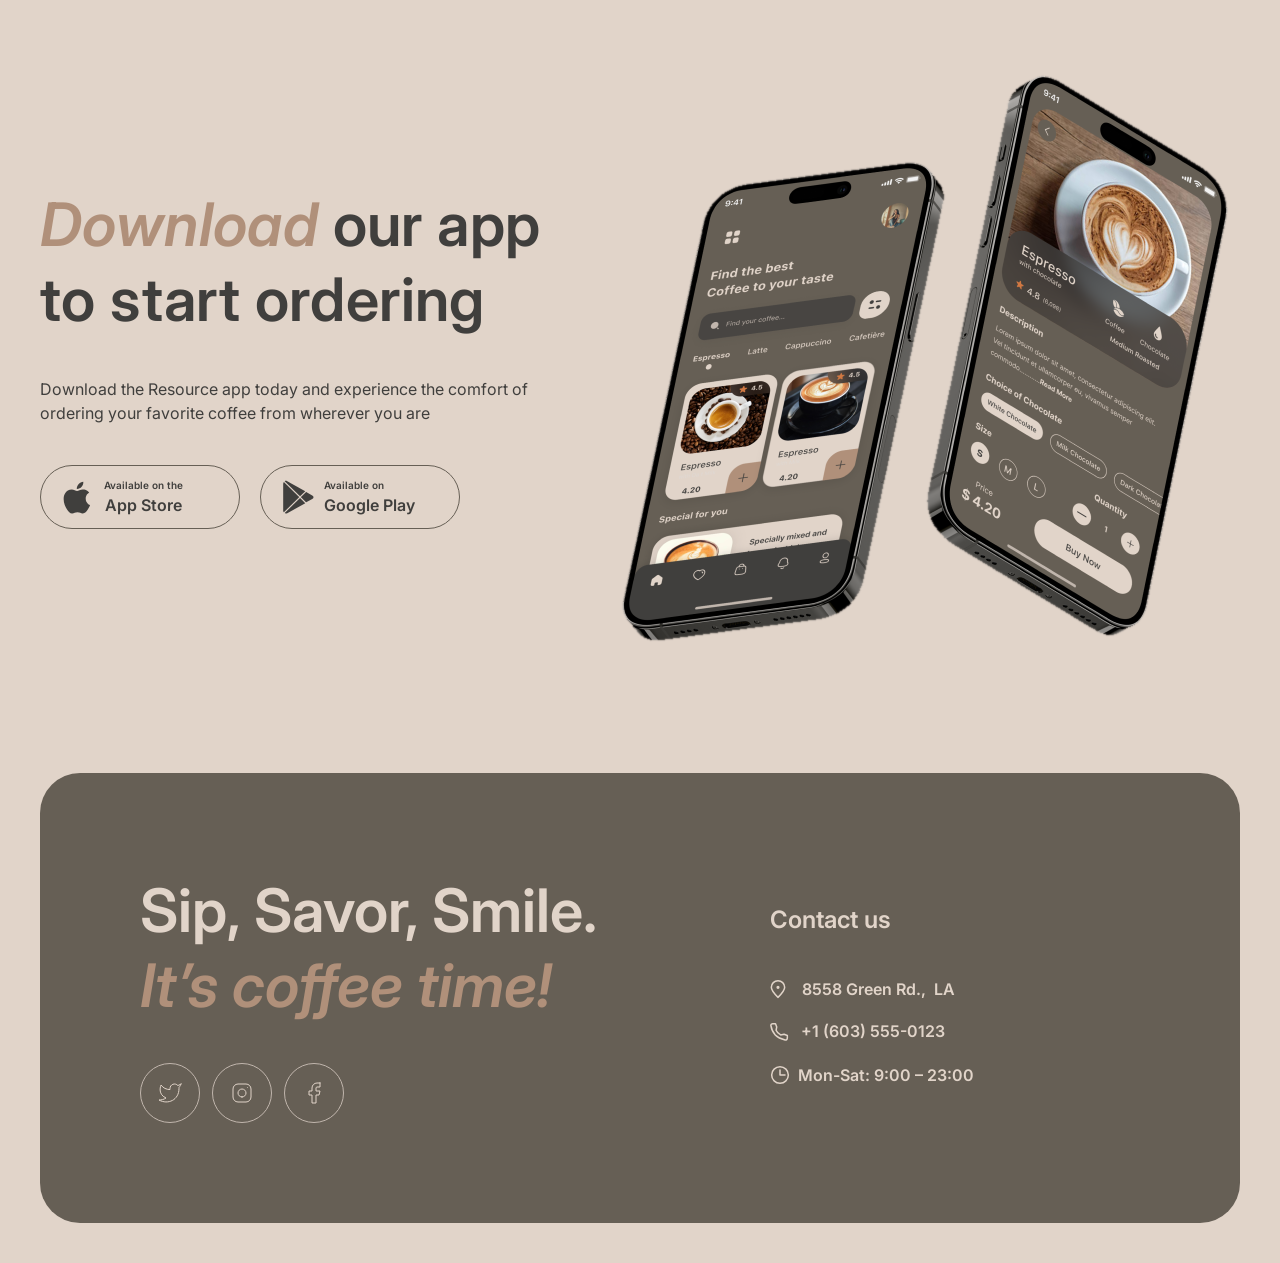
==== commit f27b1e8c: "feat: add slider progress indicators and autoplay with hover pause" ====
--- a/pages/main/index.html
+++ b/pages/main/index.html
@@ -212,9 +212,9 @@
             <h2 class="favorite-container__title">
               Choose your <span>favorite</span> coffee
             </h2>
-            <div class="favorite-container__slider">
+            <div class="favorite-container__slider" role="region" aria-label="Coffee slider">
               <div class="main-slide">
-                <div class="main-slide__btn arrow-left" role="button" aria-label="Previous slide" tabindex="0">
+                <button class="main-slide__btn arrow-left" type="button" aria-label="Previous slide">
                   <svg
                     width="14"
                     height="14"
@@ -229,7 +229,7 @@
                       stroke-linejoin="round"
                     />
                   </svg>
-                </div>
+                </button>
                 <div class="favorite__view-area">
                   <div class="favorite-slider">
                     <div class="main-slide__card">
@@ -283,7 +283,7 @@
                     </div>
                   </div>
                 </div>
-                <div class="main-slide__btn arrow-right" role="button" aria-label="Next slide" tabindex="0">
+                <button class="main-slide__btn arrow-right" type="button" aria-label="Next slide">
                   <svg
                     width="14"
                     height="14"
@@ -298,18 +298,18 @@
                       stroke-linejoin="round"
                     />
                   </svg>
-                </div>
+                </button>
               </div>
               <div class="slider-pagination">
-                <div class="slider-pagination__item active">
-                  <div class="line"></div>
-                </div>
-                <div class="slider-pagination__item">
-                  <div class="line"></div>
-                </div>
-                <div class="slider-pagination__item">
-                  <div class="line"></div>
-                </div>
+                <button class="slider-pagination__item active" type="button" aria-label="Slide 1">
+                  <span class="line"></span>
+                </button>
+                <button class="slider-pagination__item" type="button" aria-label="Slide 2">
+                  <span class="line"></span>
+                </button>
+                <button class="slider-pagination__item" type="button" aria-label="Slide 3">
+                  <span class="line"></span>
+                </button>
               </div>
             </div>
           </div>
--- a/pages/main/style.css
+++ b/pages/main/style.css
@@ -174,6 +174,7 @@
 
 .favorite-slider {
   display: flex;
+  touch-action: pan-y;
   transition: transform 0.6s cubic-bezier(0.4, 0, 0.2, 1);
   will-change: transform;
 }
@@ -239,9 +240,16 @@
   margin-top: 40px;
 }
 
+.favorite-container__slider:focus-visible {
+  outline: none;
+}
+
 .slider-pagination__item {
   width: 40px;
   height: 4px;
+  padding: 0;
+  border: none;
+  display: block;
   background-color: var(--pagination-bg);
   border-radius: var(--radius-full);
   overflow: hidden;
@@ -249,12 +257,9 @@
   transition: background-color 0.3s ease;
 }
 
-.slider-pagination__item.active {
-  background-color: var(--pagination-active);
-}
-
-.slider-pagination__item.active .line {
-  width: 100%;
+.slider-pagination__item:focus-visible {
+  outline: 2px solid var(--text-accent);
+  outline-offset: 2px;
 }
 
 .line {
@@ -262,7 +267,6 @@
   height: 100%;
   background-color: var(--pagination-active);
   border-radius: var(--radius-full);
-  transition: width 0.1s linear, background-color 0.3s ease;
 }
 
 .about-container {
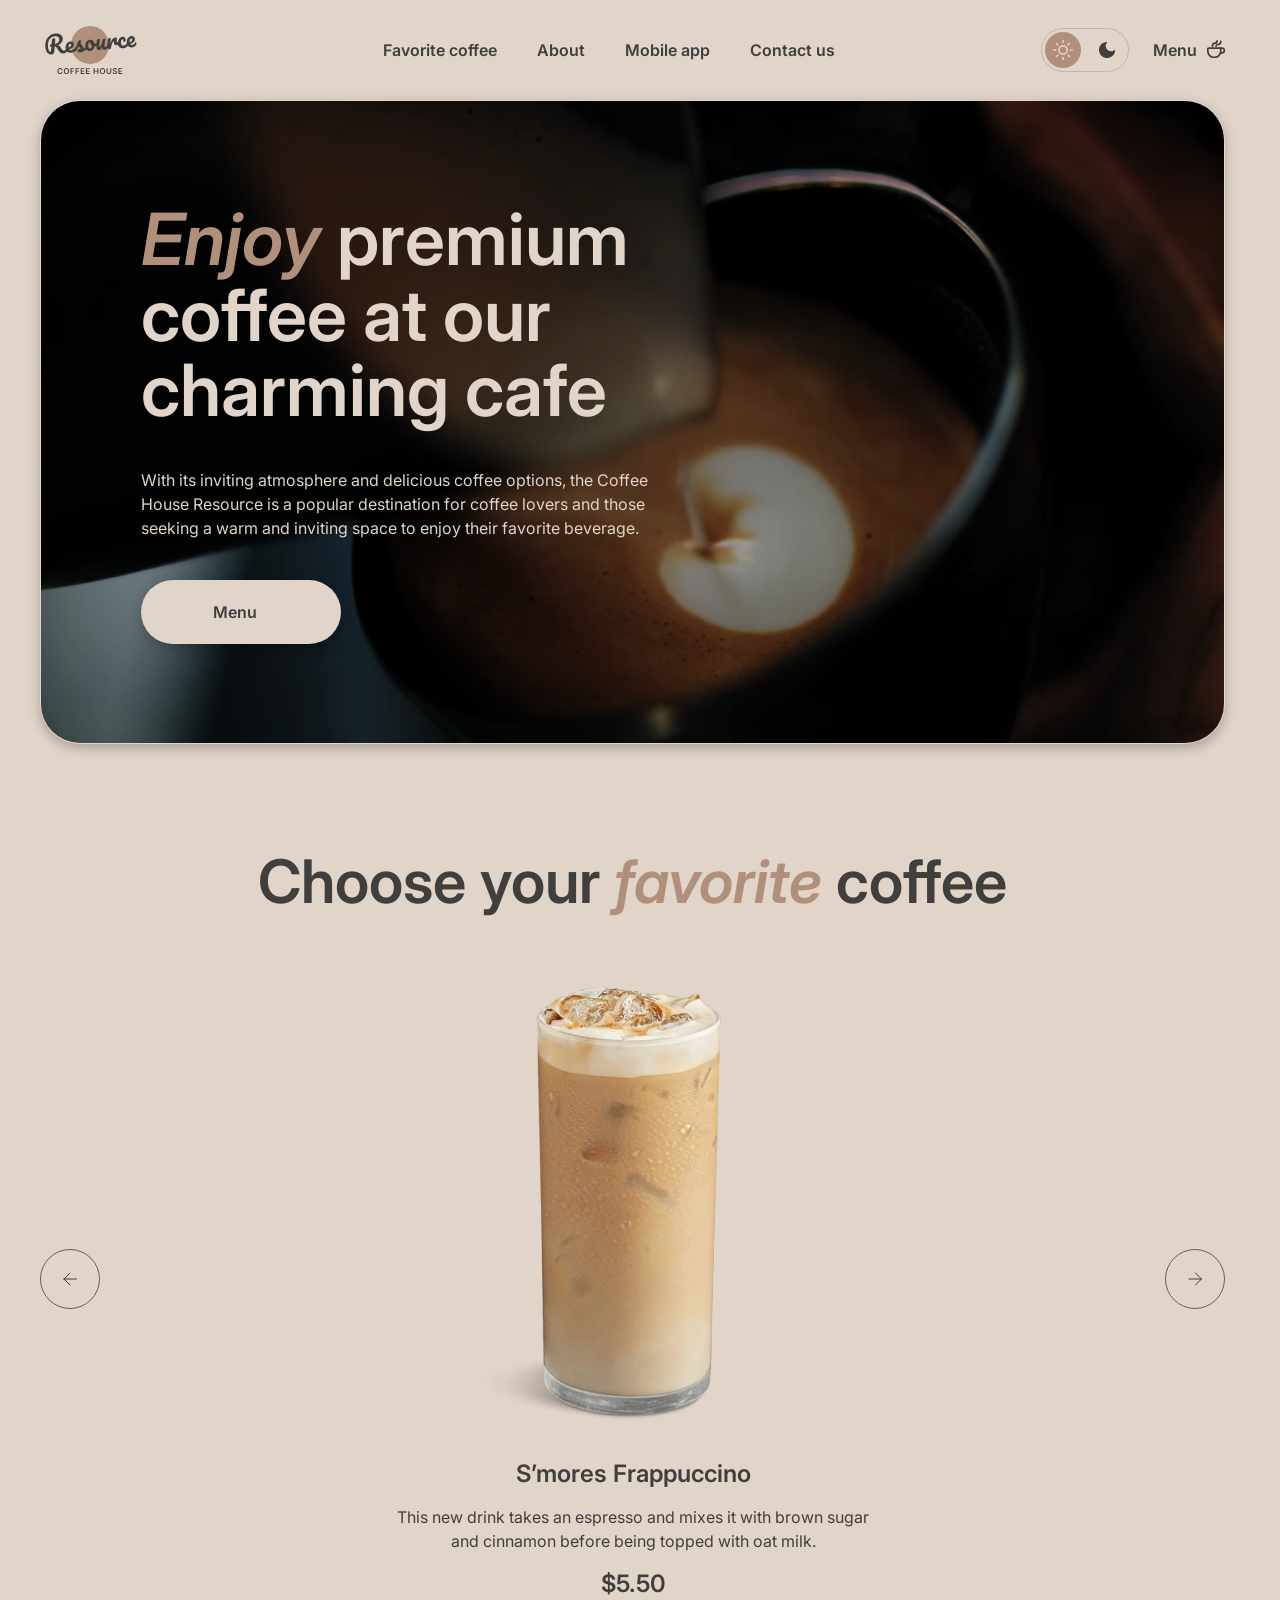
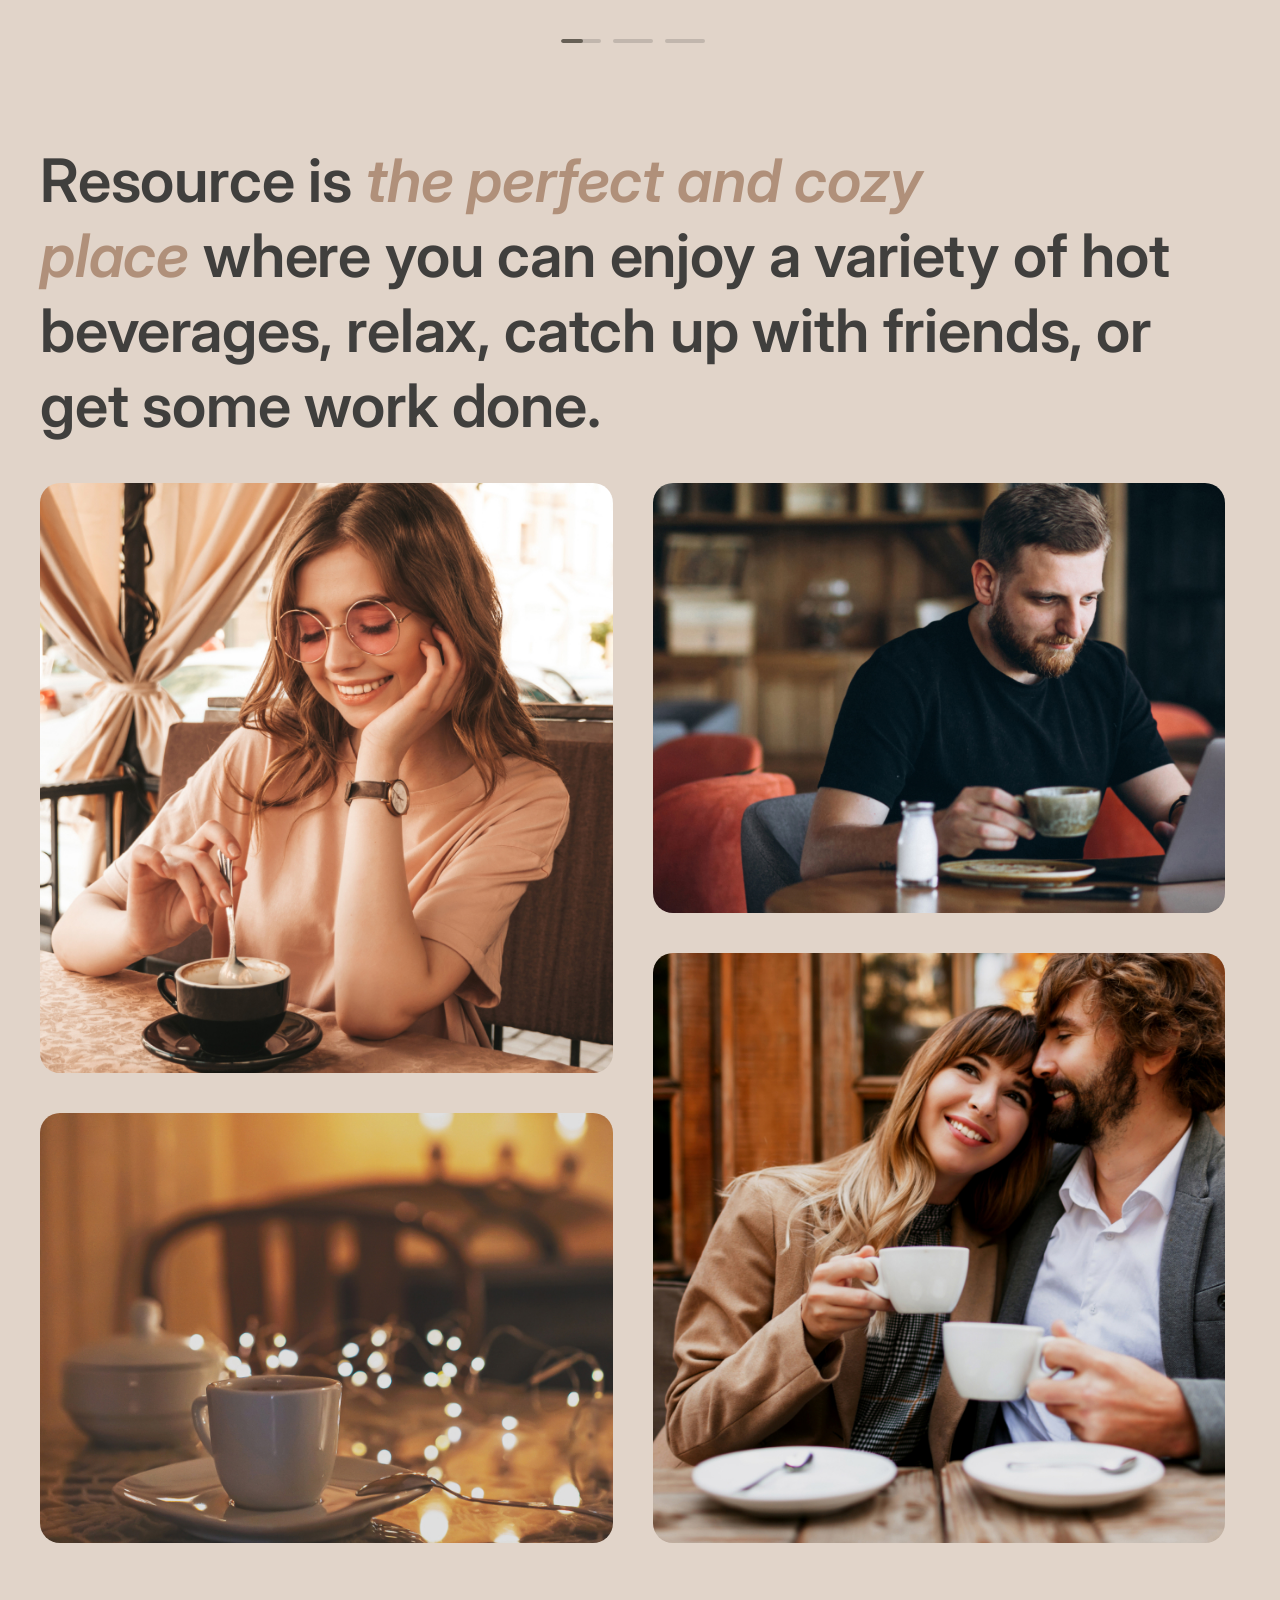
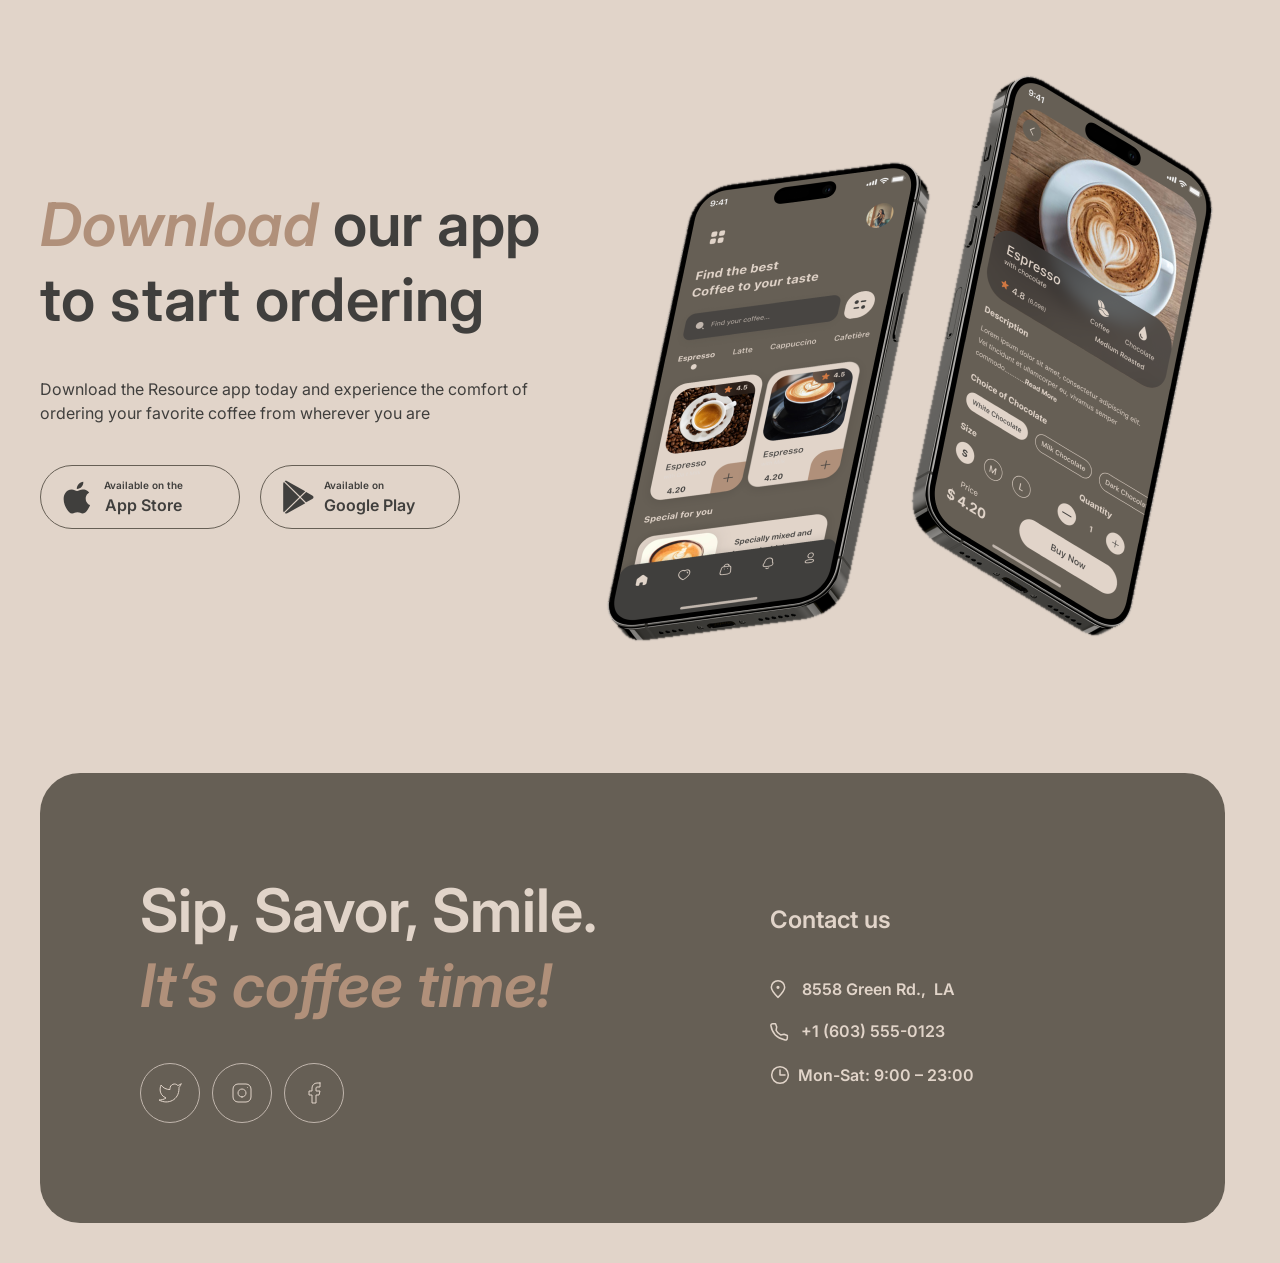
==== commit 9e2b31dc: "fix: synchronize theme transitions and eliminate logo flicker" ====
--- a/pages/main/index.html
+++ b/pages/main/index.html
@@ -25,7 +25,11 @@
             <img
               src="../../assets/icons/logo.svg"
               alt="header-logo"
-              class="header__logo-img">
+              class="header__logo-img header__logo-img--light">
+            <img
+              src="../../assets/icons/logo-dark.svg"
+              alt="header-logo"
+              class="header__logo-img header__logo-img--dark">
           </a>
         </div>
         <div class="header-menu-container">
--- a/styles/variables.css
+++ b/styles/variables.css
@@ -66,7 +66,7 @@
   --modal-bg: #e1d4c9;
   --shadow-color: rgba(0, 0, 0, 0.25);
 
-  --theme-transition: background-color 0.3s ease, color 0.3s ease, border-color 0.3s ease;
+  --theme-transition: background-color 0.25s ease, color 0.25s ease, border-color 0.25s ease;
 }
 
 [data-theme="dark"] {
@@ -98,10 +98,6 @@
   --modal-overlay: rgba(0, 0, 0, 0.8);
   --modal-bg: #231e1b;
   --shadow-color: rgba(0, 0, 0, 0.5);
-}
-
-[data-theme="dark"] .header__logo-img {
-  content: url('../assets/icons/logo-dark.svg');
 }
 
 /*
--- a/styles/common.css
+++ b/styles/common.css
@@ -12,6 +12,7 @@
   font-size: 100%;
   scroll-behavior: smooth;
   -webkit-text-size-adjust: 100%;
+  scrollbar-gutter: stable;
 }
 
 body {
@@ -31,6 +32,10 @@
   overflow: hidden;
 }
 
+body.lock-scroll .enjoy-container {
+  box-shadow: none;
+}
+
 a {
   color: inherit;
   text-decoration: none;
@@ -44,6 +49,7 @@
 h6,
 p {
   margin: 0;
+  transition: color 0.25s ease;
 }
 
 ul,
@@ -94,10 +100,33 @@
   flex-shrink: 0;
 }
 
+.header__logo-link {
+  position: relative;
+  display: inline-block;
+  width: 100px;
+  height: 60px;
+}
+
 .header__logo-img {
+  position: absolute;
+  top: 0;
+  left: 0;
   width: 100px;
   height: 60px;
   object-fit: contain;
+  transition: opacity 0.25s ease;
+}
+
+.header__logo-img--dark {
+  opacity: 0;
+}
+
+[data-theme="dark"] .header__logo-img--light {
+  opacity: 0;
+}
+
+[data-theme="dark"] .header__logo-img--dark {
+  opacity: 1;
 }
 
 .header-menu-container {
@@ -238,12 +267,16 @@
 }
 
 @media (max-width: 768px) {
+  .header {
+    position: relative;
+    z-index: 10002;
+  }
+
   .header-actions {
     display: flex;
     align-items: center;
     margin-left: auto;
     margin-right: var(--space-10);
-    z-index: 10001;
   }
 
   .coffee-menu--desktop {
@@ -254,6 +287,7 @@
     display: flex;
     align-items: center;
     margin-top: var(--space-10);
+    margin-bottom: auto;
   }
 
   .menu__btn {
@@ -266,7 +300,7 @@
     border-radius: 50%;
     cursor: pointer;
     background-color: transparent;
-    z-index: 10001;
+    z-index: 10002;
     transition: border-color 0.3s ease, background-color 0.3s ease, box-shadow 0.3s ease;
     flex-shrink: 0;
     margin-left: 0;
@@ -330,24 +364,25 @@
 
   .menu {
     position: fixed;
-    top: 0;
+    top: 80px;
     right: -100%;
     width: 100%;
-    height: 100vh;
-    height: 100dvh;
+    height: calc(100vh - 80px);
+    height: calc(100dvh - 80px);
     background-color: var(--bg-body);
     display: flex;
     flex-direction: column;
     align-items: center;
-    justify-content: center;
-    padding-top: 100px;
+    justify-content: flex-start;
     padding-inline: var(--space-8);
+    padding-block: clamp(2rem, 5vh, 3.5rem);
     overflow-y: auto;
     z-index: 10000;
     visibility: hidden;
     transition:
-      right 0.4s cubic-bezier(0.4, 0, 0.2, 1),
-      visibility 0.4s ease;
+      right 0.4s cubic-bezier(0.16, 1, 0.3, 1),
+      visibility 0.4s ease,
+      background-color 0.25s ease;
   }
 
   #menu__toggle:checked~.menu {
@@ -361,6 +396,7 @@
     gap: var(--space-8);
     width: 100%;
     margin: 0;
+    margin-top: auto;
   }
 
   .menu__link,
@@ -377,22 +413,7 @@
   }
 
   .m-menu__overlay {
-    display: block;
-    position: fixed;
-    inset: 0;
-    background: rgba(0, 0, 0, 0.5);
-    backdrop-filter: blur(2px);
-    z-index: 9999;
-    opacity: 0;
-    visibility: hidden;
-    transition:
-      opacity 0.4s ease,
-      visibility 0.4s ease;
-  }
-
-  #menu__toggle:checked~.m-menu__overlay {
-    opacity: 1;
-    visibility: visible;
+    display: none;
   }
 }
 
--- a/pages/main/style.css
+++ b/pages/main/style.css
@@ -249,7 +249,7 @@
   height: 4px;
   padding: 0;
   border: none;
-  display: block;
+  display: flex;
   background-color: var(--pagination-bg);
   border-radius: var(--radius-full);
   overflow: hidden;
@@ -263,6 +263,7 @@
 }
 
 .line {
+  display: block;
   width: 0;
   height: 100%;
   background-color: var(--pagination-active);
